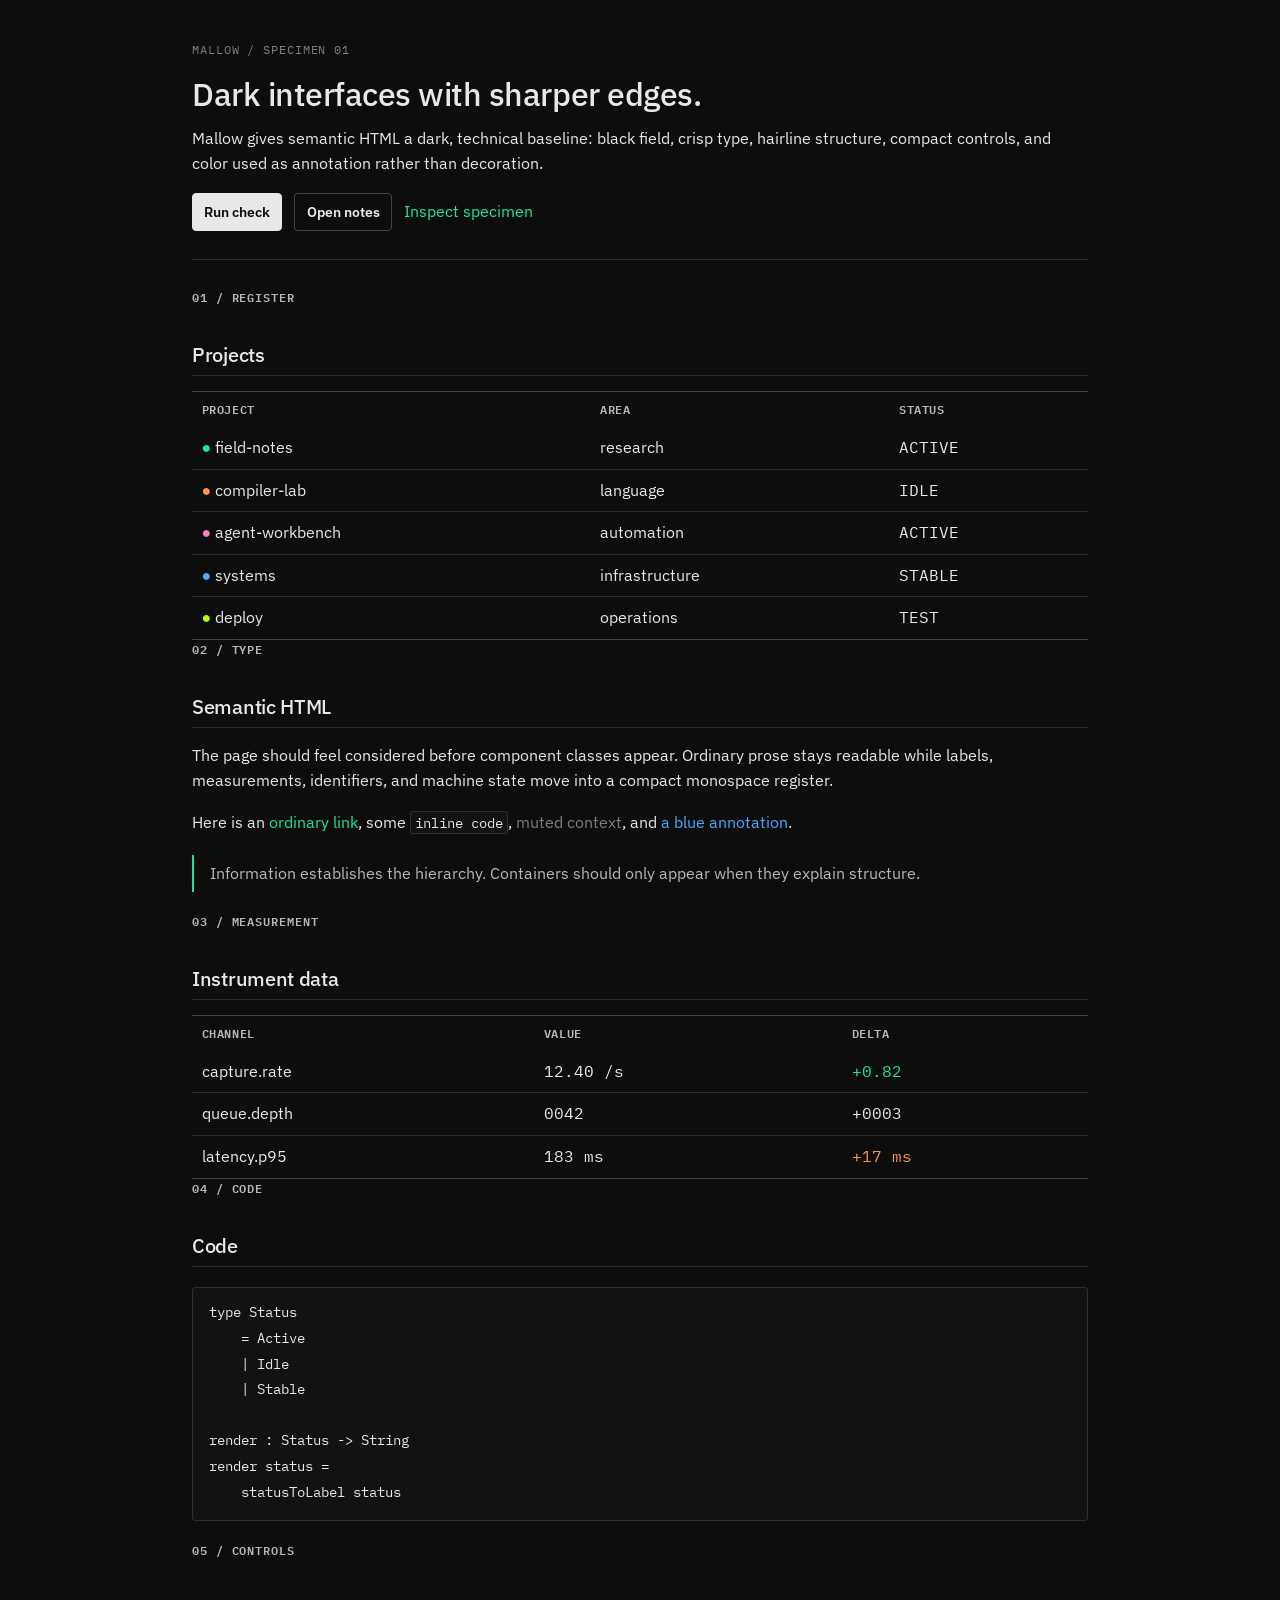
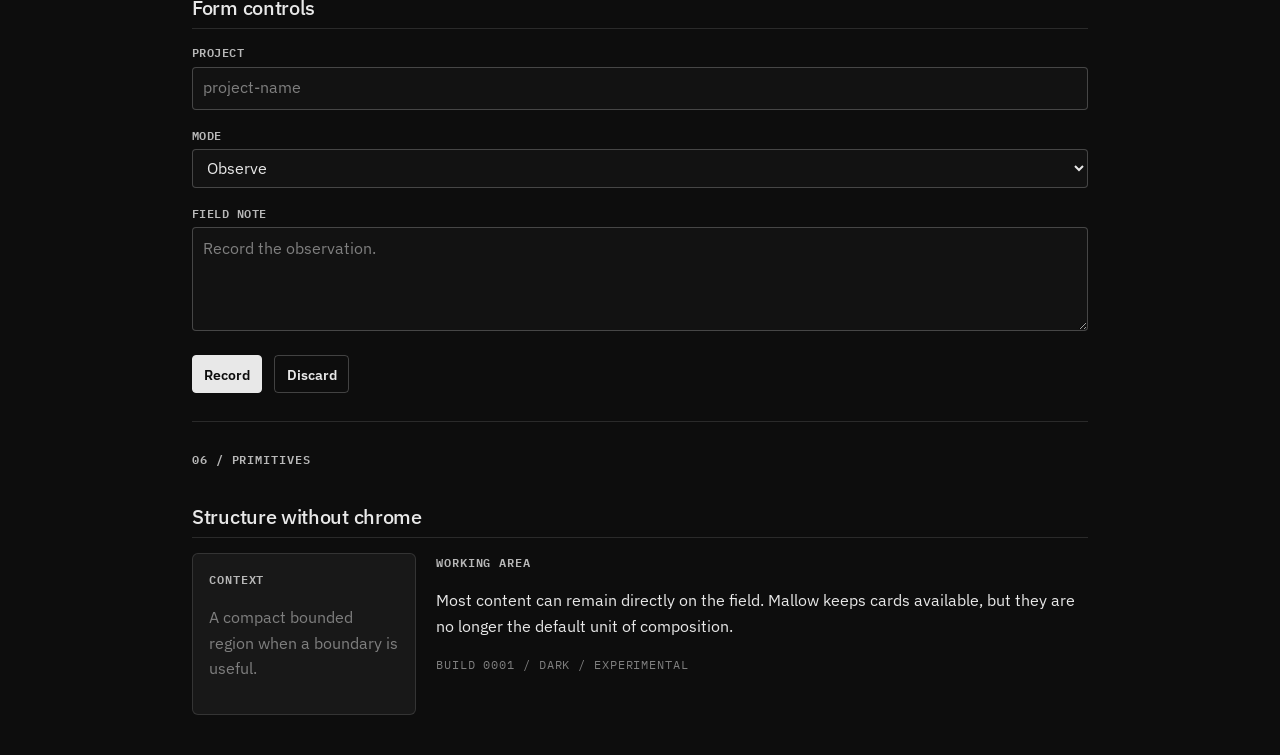
==== index.html @ aeb84d76 "load IBM Plex in specimen" ====
<!doctype html>
<html lang="en">
  <head>
    <meta charset="utf-8">
    <meta name="viewport" content="width=device-width, initial-scale=1">
    <meta name="color-scheme" content="dark">
    <title>Mallow — dark CSS for precise interfaces</title>
    <link rel="preconnect" href="https://fonts.googleapis.com">
    <link rel="preconnect" href="https://fonts.gstatic.com" crossorigin>
    <link
      href="https://fonts.googleapis.com/css2?family=IBM+Plex+Mono:wght@400;500;600&family=IBM+Plex+Sans:wght@400;500;600&display=swap"
      rel="stylesheet"
    >
    <link rel="stylesheet" href="mallow.css">
  </head>
  <body>
    <main class="container">
      <header>
        <p class="meta">Mallow / Specimen 01</p>
        <h1>Dark interfaces with sharper edges.</h1>
        <p>
          Mallow gives semantic HTML a dark, technical baseline: black field,
          crisp type, hairline structure, compact controls, and color used as
          annotation rather than decoration.
        </p>
        <div class="cluster">
          <button>Run check</button>
          <button class="secondary">Open notes</button>
          <a href="#specimen">Inspect specimen</a>
        </div>
      </header>

      <hr>

      <article id="specimen">
        <p class="label">01 / Register</p>
        <h2>Projects</h2>
        <table>
          <thead>
            <tr>
              <th>Project</th>
              <th>Area</th>
              <th>Status</th>
            </tr>
          </thead>
          <tbody>
            <tr>
              <td><span data-accent="green">●</span> field-notes</td>
              <td>research</td>
              <td class="numeric">ACTIVE</td>
            </tr>
            <tr>
              <td><span data-accent="orange">●</span> compiler-lab</td>
              <td>language</td>
              <td class="numeric">IDLE</td>
            </tr>
            <tr>
              <td><span data-accent="pink">●</span> agent-workbench</td>
              <td>automation</td>
              <td class="numeric">ACTIVE</td>
            </tr>
            <tr>
              <td><span data-accent="blue">●</span> systems</td>
              <td>infrastructure</td>
              <td class="numeric">STABLE</td>
            </tr>
            <tr>
              <td><span data-accent="lime">●</span> deploy</td>
              <td>operations</td>
              <td class="numeric">TEST</td>
            </tr>
          </tbody>
        </table>

        <p class="label">02 / Type</p>
        <h2>Semantic HTML</h2>
        <p>
          The page should feel considered before component classes appear.
          Ordinary prose stays readable while labels, measurements, identifiers,
          and machine state move into a compact monospace register.
        </p>
        <p>
          Here is an <a href="#">ordinary link</a>, some <code>inline code</code>,
          <span class="muted">muted context</span>, and
          <span data-accent="blue">a blue annotation</span>.
        </p>

        <blockquote>
          <p>
            Information establishes the hierarchy. Containers should only appear
            when they explain structure.
          </p>
        </blockquote>

        <p class="label">03 / Measurement</p>
        <h2>Instrument data</h2>
        <table>
          <thead>
            <tr>
              <th>Channel</th>
              <th>Value</th>
              <th>Delta</th>
            </tr>
          </thead>
          <tbody>
            <tr>
              <td>capture.rate</td>
              <td class="numeric">12.40 /s</td>
              <td class="numeric" data-accent="green">+0.82</td>
            </tr>
            <tr>
              <td>queue.depth</td>
              <td class="numeric">0042</td>
              <td class="numeric">+0003</td>
            </tr>
            <tr>
              <td>latency.p95</td>
              <td class="numeric">183 ms</td>
              <td class="numeric" data-accent="orange">+17 ms</td>
            </tr>
          </tbody>
        </table>

        <p class="label">04 / Code</p>
        <h2>Code</h2>
        <pre><code>type Status
    = Active
    | Idle
    | Stable

render : Status -> String
render status =
    statusToLabel status</code></pre>

        <p class="label">05 / Controls</p>
        <h2>Form controls</h2>
        <form class="stack">
          <div>
            <label for="project">Project</label>
            <input id="project" type="text" placeholder="project-name">
          </div>
          <div>
            <label for="mode">Mode</label>
            <select id="mode">
              <option>Observe</option>
              <option>Test</option>
              <option>Deploy</option>
            </select>
          </div>
          <div>
            <label for="note">Field note</label>
            <textarea id="note" placeholder="Record the observation."></textarea>
          </div>
          <div class="cluster">
            <button type="button">Record</button>
            <button type="button" class="secondary">Discard</button>
          </div>
        </form>
      </article>

      <hr>

      <section>
        <p class="label">06 / Primitives</p>
        <h2>Structure without chrome</h2>
        <div class="sidebar-layout">
          <aside class="card">
            <p class="label">Context</p>
            <p class="muted">A compact bounded region when a boundary is useful.</p>
          </aside>
          <div>
            <p class="label">Working area</p>
            <p>
              Most content can remain directly on the field. Mallow keeps cards
              available, but they are no longer the default unit of composition.
            </p>
            <p class="meta">Build 0001 / Dark / Experimental</p>
          </div>
        </div>
      </section>
    </main>
  </body>
</html>
---- mallow.css ----
:root {
  color-scheme: dark;

  /* field */
  --color-bg: #0d0d0d;
  --color-bg-subtle: #121212;
  --color-surface: #181818;
  --color-surface-hover: #202020;

  /* writing */
  --color-text: #e8e8e8;
  --color-text-secondary: #b8b8b8;
  --color-text-muted: #7f7f7f;

  /* drafting lines */
  --color-border: rgb(255 255 255 / 12%);
  --color-border-strong: rgb(255 255 255 / 22%);

  /* chalk */
  --color-accent: #20e3a2;
  --color-accent-hover: #49ebba;
  --chalk-green: #20e3a2;
  --chalk-blue: #4aa8ff;
  --chalk-pink: #ef81bd;
  --chalk-orange: #ff934f;
  --chalk-lime: #b6ff00;

  /* typography */
  --font-sans:
    "IBM Plex Sans",
    "Helvetica Neue",
    Arial,
    sans-serif;

  --font-mono:
    "IBM Plex Mono",
    "SFMono-Regular",
    Consolas,
    monospace;

  /* shape */
  --radius-sm: 2px;
  --radius-md: 4px;
  --radius-lg: 6px;

  /* layout */
  --content-width: 56rem;

  /* spacing */
  --space-1: 0.25rem;
  --space-2: 0.5rem;
  --space-3: 0.75rem;
  --space-4: 1rem;
  --space-5: 1.25rem;
  --space-6: 1.75rem;
  --space-7: 2.5rem;
}

*,
*::before,
*::after {
  box-sizing: border-box;
}

html {
  background: var(--color-bg);
  color: var(--color-text);
  font-family: var(--font-sans);
  font-size: 16px;
  line-height: 1.6;
}

body {
  min-height: 100vh;
  margin: 0;
  background: var(--color-bg);
  color: var(--color-text);
  -webkit-font-smoothing: antialiased;
  text-rendering: optimizeLegibility;
}

h1,
h2,
h3,
h4,
h5,
h6 {
  color: var(--color-text);
  font-weight: 500;
  letter-spacing: -0.015em;
  line-height: 1.2;
}

h1 {
  margin-block: 0 0.75rem;
  font-size: 2rem;
}

h2 {
  margin-block: 2.25rem 0.9rem;
  padding-bottom: 0.5rem;
  border-bottom: 1px solid var(--color-border);
  font-size: 1.25rem;
}

h3 {
  margin-block: 1.75rem 0.65rem;
  font-size: 1rem;
}

p {
  margin-block: 0 1rem;
}

small,
.muted,
.meta {
  color: var(--color-text-muted);
}

.label,
.meta {
  font-family: var(--font-mono);
  font-size: 0.75rem;
  font-variant-numeric: tabular-nums;
  letter-spacing: 0.075em;
  text-transform: uppercase;
}

.label {
  color: var(--color-text-secondary);
  font-weight: 600;
}

a {
  color: var(--color-accent);
  text-decoration: none;
}

a:hover {
  color: var(--color-accent-hover);
  text-decoration: underline;
  text-underline-offset: 0.2em;
}

ul,
ol {
  padding-left: 1.5rem;
}

li::marker {
  color: var(--color-text-muted);
}

hr {
  height: 1px;
  margin: var(--space-6) 0;
  border: 0;
  background: var(--color-border);
}

img,
svg {
  max-width: 100%;
}

img {
  border-radius: var(--radius-md);
}

code {
  padding: 0.12em 0.3em;
  border: 1px solid var(--color-border);
  border-radius: var(--radius-sm);
  background: var(--color-bg-subtle);
  font-family: var(--font-mono);
  font-size: 0.875em;
}

pre {
  overflow-x: auto;
  margin-block: 1.25rem;
  padding: 0.85rem 1rem;
  border: 1px solid var(--color-border);
  border-radius: var(--radius-md);
  background: var(--color-bg-subtle);
}

pre code {
  padding: 0;
  border: 0;
  background: transparent;
  font-size: 0.875rem;
  line-height: 1.55;
}

blockquote {
  margin: 1.25rem 0;
  padding: 0.35rem 0 0.35rem 1rem;
  border-left: 2px solid var(--color-accent);
  color: var(--color-text-secondary);
}

blockquote > :last-child {
  margin-bottom: 0;
}

table {
  width: 100%;
  border-collapse: collapse;
  border-top: 1px solid var(--color-border-strong);
  border-bottom: 1px solid var(--color-border-strong);
  font-variant-numeric: tabular-nums;
}

th,
td {
  padding: 0.5rem 0.6rem;
  border-bottom: 1px solid var(--color-border);
  text-align: left;
}

th {
  color: var(--color-text-secondary);
  font-family: var(--font-mono);
  font-size: 0.75rem;
  font-weight: 600;
  letter-spacing: 0.05em;
  text-transform: uppercase;
}

tr:last-child > * {
  border-bottom: 0;
}

button,
input,
select,
textarea {
  font: inherit;
}

button {
  padding: 0.42rem 0.7rem;
  border: 1px solid var(--color-text);
  border-radius: var(--radius-md);
  background: var(--color-text);
  color: var(--color-bg);
  font-size: 0.9rem;
  font-weight: 600;
  cursor: pointer;
}

button:hover {
  background: #fff;
  border-color: #fff;
}

button.secondary {
  border-color: var(--color-border-strong);
  background: transparent;
  color: var(--color-text);
}

button.secondary:hover {
  border-color: var(--color-text-secondary);
  background: var(--color-surface-hover);
}

label {
  display: block;
  margin-bottom: var(--space-1);
  color: var(--color-text-secondary);
  font-family: var(--font-mono);
  font-size: 0.75rem;
  font-weight: 600;
  letter-spacing: 0.04em;
  text-transform: uppercase;
}

input,
select,
textarea {
  width: 100%;
  padding: 0.48rem 0.6rem;
  border: 1px solid var(--color-border-strong);
  border-radius: var(--radius-md);
  outline: none;
  background: var(--color-bg-subtle);
  color: var(--color-text);
  accent-color: var(--color-accent);
}

textarea {
  min-height: 6.5rem;
  resize: vertical;
}

input::placeholder,
textarea::placeholder {
  color: var(--color-text-muted);
}

input:focus,
select:focus,
textarea:focus {
  border-color: var(--color-accent);
  box-shadow: 0 0 0 1px var(--color-accent);
}

button:focus-visible,
a:focus-visible {
  outline: 2px solid var(--color-accent);
  outline-offset: 3px;
}

::selection {
  background: rgb(32 227 162 / 28%);
  color: white;
}

[data-accent] {
  color: var(--color-accent);
}

[data-accent="green"] {
  color: var(--chalk-green);
}

[data-accent="blue"] {
  color: var(--chalk-blue);
}

[data-accent="pink"] {
  color: var(--chalk-pink);
}

[data-accent="orange"] {
  color: var(--chalk-orange);
}

[data-accent="lime"] {
  color: var(--chalk-lime);
}

.numeric {
  font-family: var(--font-mono);
  font-variant-numeric: tabular-nums;
}

.container {
  width: min(calc(100% - 2rem), var(--content-width));
  margin-inline: auto;
}

main.container {
  padding-block: var(--space-7);
}

.stack {
  display: flex;
  flex-direction: column;
  gap: var(--space-4);
}

.cluster {
  display: flex;
  flex-wrap: wrap;
  align-items: center;
  gap: var(--space-3);
}

.sidebar-layout {
  display: grid;
  grid-template-columns: minmax(10rem, 14rem) minmax(0, 1fr);
  gap: var(--space-5);
}

.surface,
.card {
  border: 1px solid var(--color-border);
  border-radius: var(--radius-lg);
  background: var(--color-surface);
}

.card {
  padding: var(--space-4);
}

@media (max-width: 40rem) {
  .sidebar-layout {
    grid-template-columns: 1fr;
  }
}
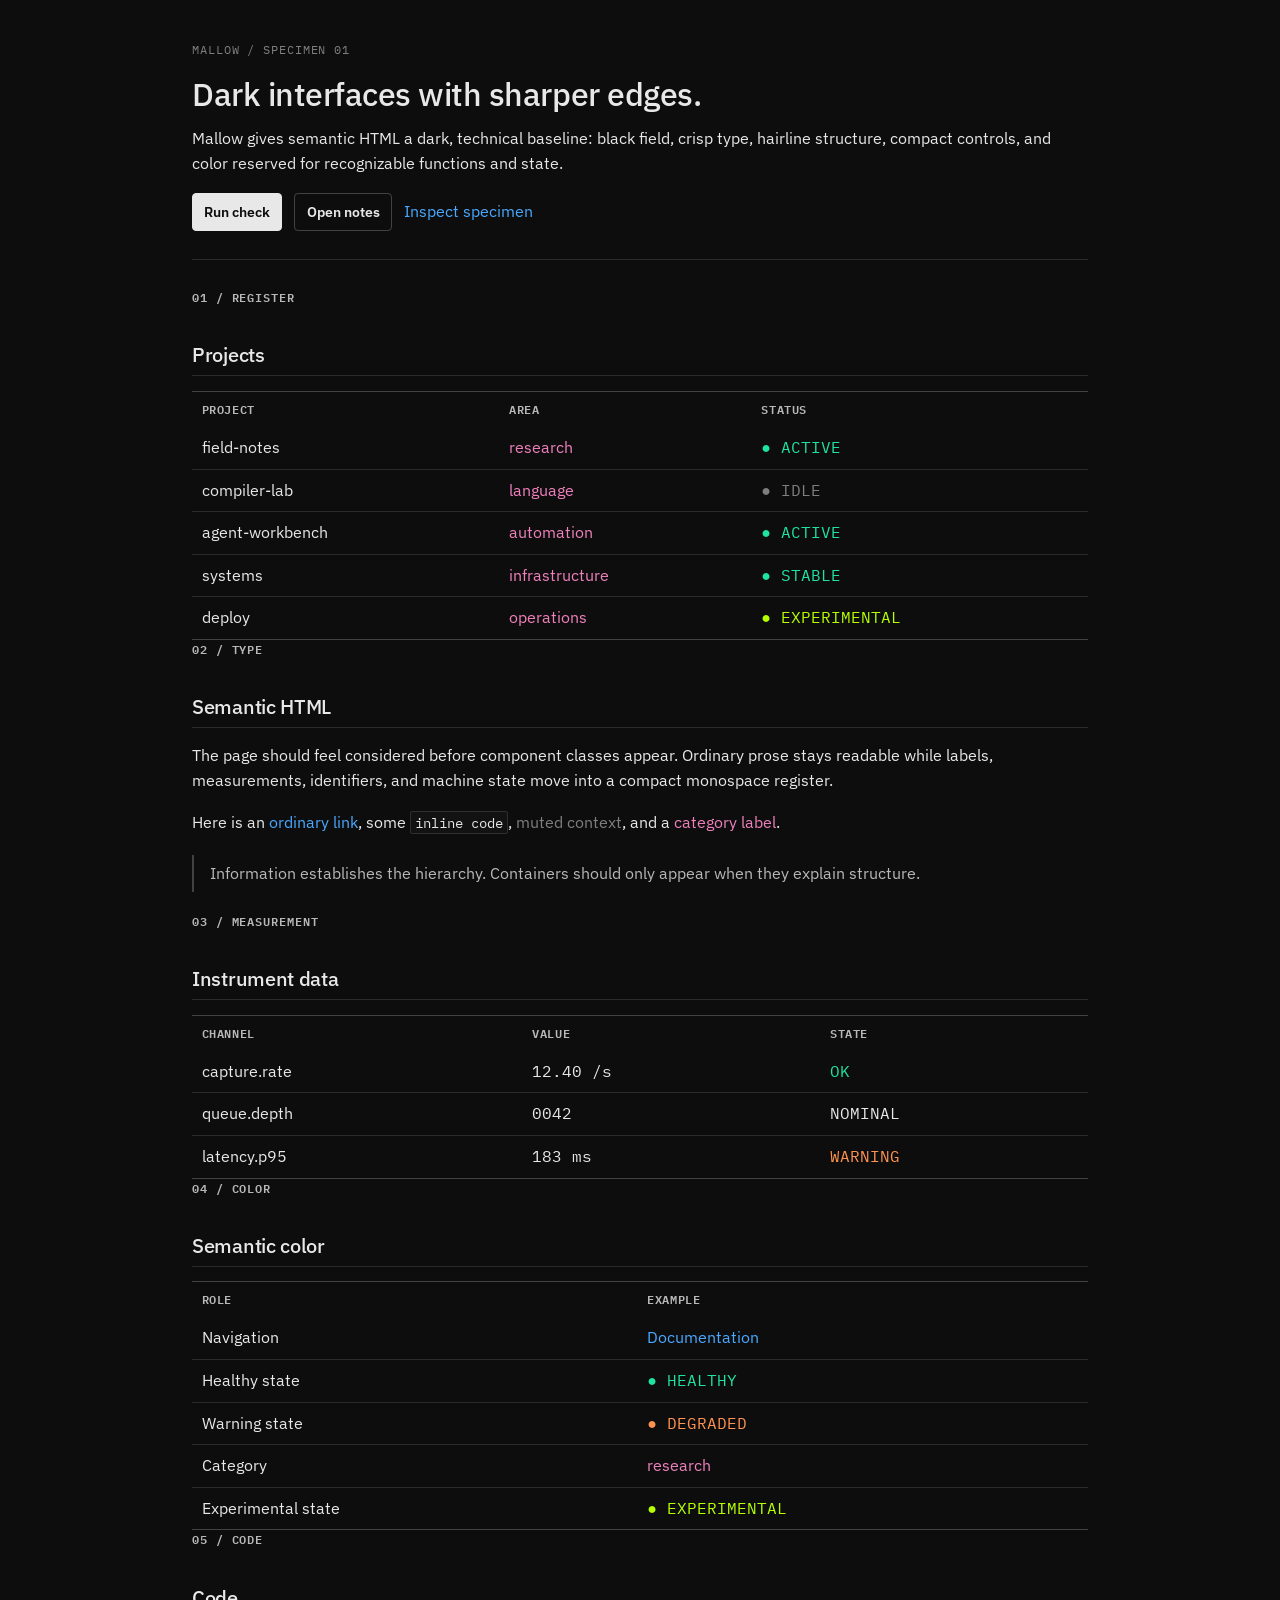
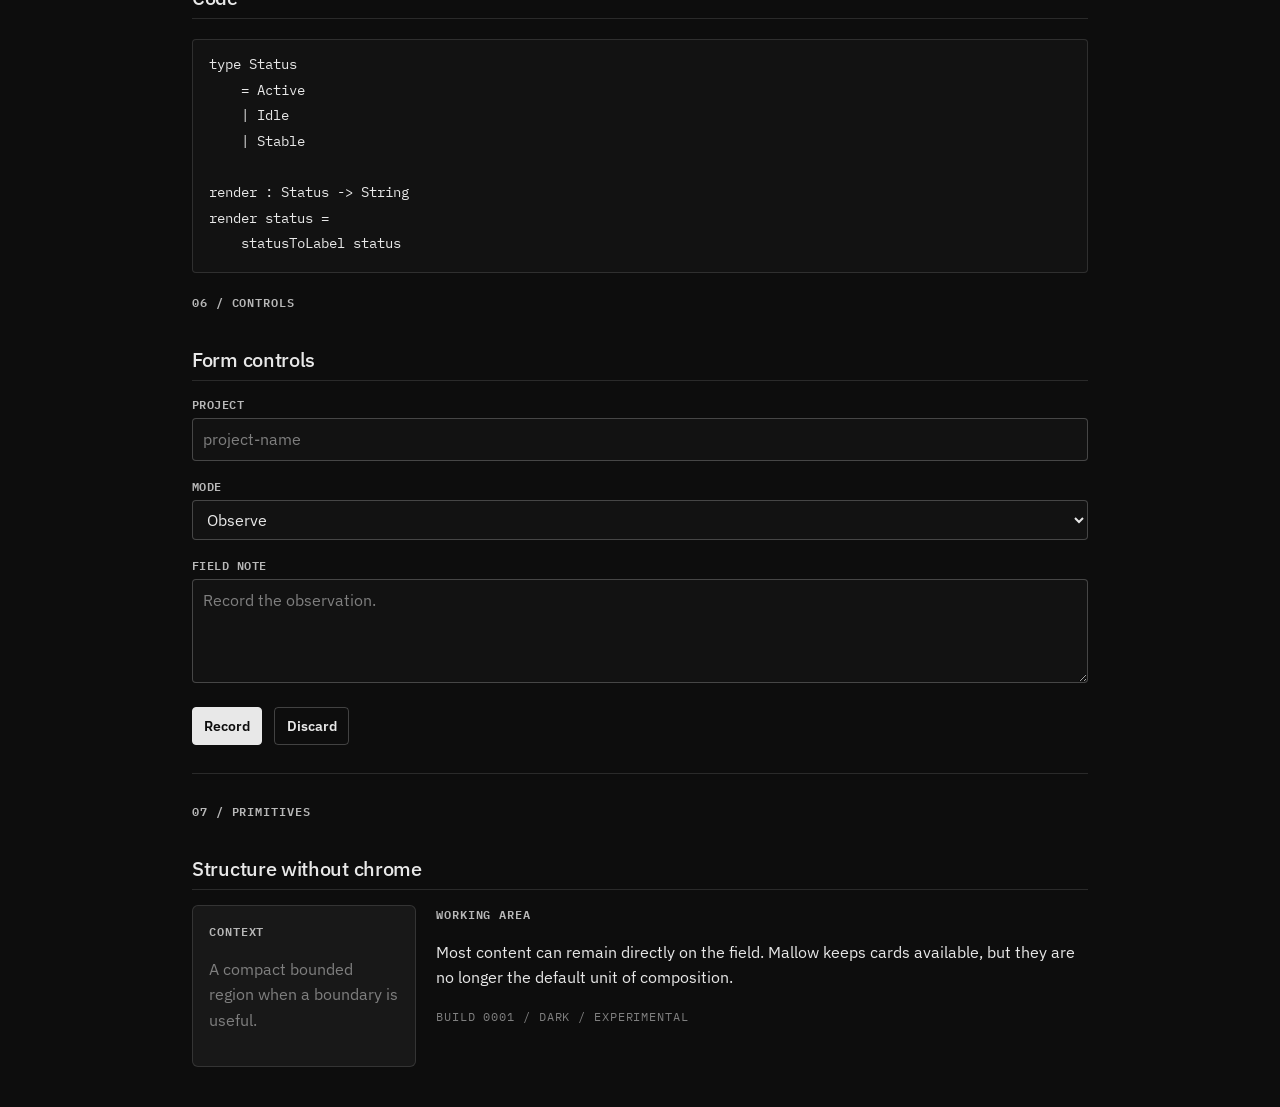
==== commit fc7c3f47: "demonstrate semantic color roles" ====
--- a/index.html
+++ b/index.html
@@ -20,8 +20,8 @@
         <h1>Dark interfaces with sharper edges.</h1>
         <p>
           Mallow gives semantic HTML a dark, technical baseline: black field,
-          crisp type, hairline structure, compact controls, and color used as
-          annotation rather than decoration.
+          crisp type, hairline structure, compact controls, and color reserved
+          for recognizable functions and state.
         </p>
         <div class="cluster">
           <button>Run check</button>
@@ -45,29 +45,29 @@
           </thead>
           <tbody>
             <tr>
-              <td><span data-accent="green">●</span> field-notes</td>
-              <td>research</td>
-              <td class="numeric">ACTIVE</td>
-            </tr>
-            <tr>
-              <td><span data-accent="orange">●</span> compiler-lab</td>
-              <td>language</td>
-              <td class="numeric">IDLE</td>
-            </tr>
-            <tr>
-              <td><span data-accent="pink">●</span> agent-workbench</td>
-              <td>automation</td>
-              <td class="numeric">ACTIVE</td>
-            </tr>
-            <tr>
-              <td><span data-accent="blue">●</span> systems</td>
-              <td>infrastructure</td>
-              <td class="numeric">STABLE</td>
-            </tr>
-            <tr>
-              <td><span data-accent="lime">●</span> deploy</td>
-              <td>operations</td>
-              <td class="numeric">TEST</td>
+              <td>field-notes</td>
+              <td data-category>research</td>
+              <td class="numeric" data-state="active">● ACTIVE</td>
+            </tr>
+            <tr>
+              <td>compiler-lab</td>
+              <td data-category>language</td>
+              <td class="numeric" data-state="idle">● IDLE</td>
+            </tr>
+            <tr>
+              <td>agent-workbench</td>
+              <td data-category>automation</td>
+              <td class="numeric" data-state="active">● ACTIVE</td>
+            </tr>
+            <tr>
+              <td>systems</td>
+              <td data-category>infrastructure</td>
+              <td class="numeric" data-state="healthy">● STABLE</td>
+            </tr>
+            <tr>
+              <td>deploy</td>
+              <td data-category>operations</td>
+              <td class="numeric" data-state="experimental">● EXPERIMENTAL</td>
             </tr>
           </tbody>
         </table>
@@ -81,8 +81,8 @@
         </p>
         <p>
           Here is an <a href="#">ordinary link</a>, some <code>inline code</code>,
-          <span class="muted">muted context</span>, and
-          <span data-accent="blue">a blue annotation</span>.
+          <span class="muted">muted context</span>, and a
+          <span data-category>category label</span>.
         </p>
 
         <blockquote>
@@ -99,29 +99,62 @@
             <tr>
               <th>Channel</th>
               <th>Value</th>
-              <th>Delta</th>
+              <th>State</th>
             </tr>
           </thead>
           <tbody>
             <tr>
               <td>capture.rate</td>
               <td class="numeric">12.40 /s</td>
-              <td class="numeric" data-accent="green">+0.82</td>
+              <td class="numeric" data-state="healthy">OK</td>
             </tr>
             <tr>
               <td>queue.depth</td>
               <td class="numeric">0042</td>
-              <td class="numeric">+0003</td>
+              <td class="numeric">NOMINAL</td>
             </tr>
             <tr>
               <td>latency.p95</td>
               <td class="numeric">183 ms</td>
-              <td class="numeric" data-accent="orange">+17 ms</td>
+              <td class="numeric" data-state="warning">WARNING</td>
             </tr>
           </tbody>
         </table>
 
-        <p class="label">04 / Code</p>
+        <p class="label">04 / Color</p>
+        <h2>Semantic color</h2>
+        <table>
+          <thead>
+            <tr>
+              <th>Role</th>
+              <th>Example</th>
+            </tr>
+          </thead>
+          <tbody>
+            <tr>
+              <td>Navigation</td>
+              <td><a href="#">Documentation</a></td>
+            </tr>
+            <tr>
+              <td>Healthy state</td>
+              <td class="numeric" data-state="healthy">● HEALTHY</td>
+            </tr>
+            <tr>
+              <td>Warning state</td>
+              <td class="numeric" data-state="warning">● DEGRADED</td>
+            </tr>
+            <tr>
+              <td>Category</td>
+              <td data-category>research</td>
+            </tr>
+            <tr>
+              <td>Experimental state</td>
+              <td class="numeric" data-state="experimental">● EXPERIMENTAL</td>
+            </tr>
+          </tbody>
+        </table>
+
+        <p class="label">05 / Code</p>
         <h2>Code</h2>
         <pre><code>type Status
     = Active
@@ -132,7 +165,7 @@
 render status =
     statusToLabel status</code></pre>
 
-        <p class="label">05 / Controls</p>
+        <p class="label">06 / Controls</p>
         <h2>Form controls</h2>
         <form class="stack">
           <div>
@@ -161,7 +194,7 @@
       <hr>
 
       <section>
-        <p class="label">06 / Primitives</p>
+        <p class="label">07 / Primitives</p>
         <h2>Structure without chrome</h2>
         <div class="sidebar-layout">
           <aside class="card">
--- a/mallow.css
+++ b/mallow.css
@@ -16,14 +16,13 @@
   --color-border: rgb(255 255 255 / 12%);
   --color-border-strong: rgb(255 255 255 / 22%);
 
-  /* chalk */
-  --color-accent: #20e3a2;
-  --color-accent-hover: #49ebba;
-  --chalk-green: #20e3a2;
-  --chalk-blue: #4aa8ff;
-  --chalk-pink: #ef81bd;
-  --chalk-orange: #ff934f;
-  --chalk-lime: #b6ff00;
+  /* semantic color */
+  --color-link: #4aa8ff;
+  --color-link-hover: #78c0ff;
+  --color-success: #20e3a2;
+  --color-warning: #ff934f;
+  --color-category: #ef81bd;
+  --color-experimental: #b6ff00;
 
   /* typography */
   --font-sans:
@@ -133,12 +132,12 @@
 }
 
 a {
-  color: var(--color-accent);
+  color: var(--color-link);
   text-decoration: none;
 }
 
 a:hover {
-  color: var(--color-accent-hover);
+  color: var(--color-link-hover);
   text-decoration: underline;
   text-underline-offset: 0.2em;
 }
@@ -197,7 +196,7 @@
 blockquote {
   margin: 1.25rem 0;
   padding: 0.35rem 0 0.35rem 1rem;
-  border-left: 2px solid var(--color-accent);
+  border-left: 2px solid var(--color-border-strong);
   color: var(--color-text-secondary);
 }
 
@@ -288,7 +287,7 @@
   outline: none;
   background: var(--color-bg-subtle);
   color: var(--color-text);
-  accent-color: var(--color-accent);
+  accent-color: var(--color-link);
 }
 
 textarea {
@@ -304,43 +303,43 @@
 input:focus,
 select:focus,
 textarea:focus {
-  border-color: var(--color-accent);
-  box-shadow: 0 0 0 1px var(--color-accent);
+  border-color: var(--color-link);
+  box-shadow: 0 0 0 1px var(--color-link);
 }
 
 button:focus-visible,
 a:focus-visible {
-  outline: 2px solid var(--color-accent);
+  outline: 2px solid var(--color-link);
   outline-offset: 3px;
 }
 
 ::selection {
-  background: rgb(32 227 162 / 28%);
+  background: rgb(74 168 255 / 24%);
   color: white;
 }
 
-[data-accent] {
-  color: var(--color-accent);
-}
-
-[data-accent="green"] {
-  color: var(--chalk-green);
-}
-
-[data-accent="blue"] {
-  color: var(--chalk-blue);
-}
-
-[data-accent="pink"] {
-  color: var(--chalk-pink);
-}
-
-[data-accent="orange"] {
-  color: var(--chalk-orange);
-}
-
-[data-accent="lime"] {
-  color: var(--chalk-lime);
+[data-state="active"],
+[data-state="healthy"],
+[data-state="ok"] {
+  color: var(--color-success);
+}
+
+[data-state="warning"],
+[data-state="degraded"] {
+  color: var(--color-warning);
+}
+
+[data-state="experimental"] {
+  color: var(--color-experimental);
+}
+
+[data-state="idle"] {
+  color: var(--color-text-muted);
+}
+
+[data-category],
+.category {
+  color: var(--color-category);
 }
 
 .numeric {
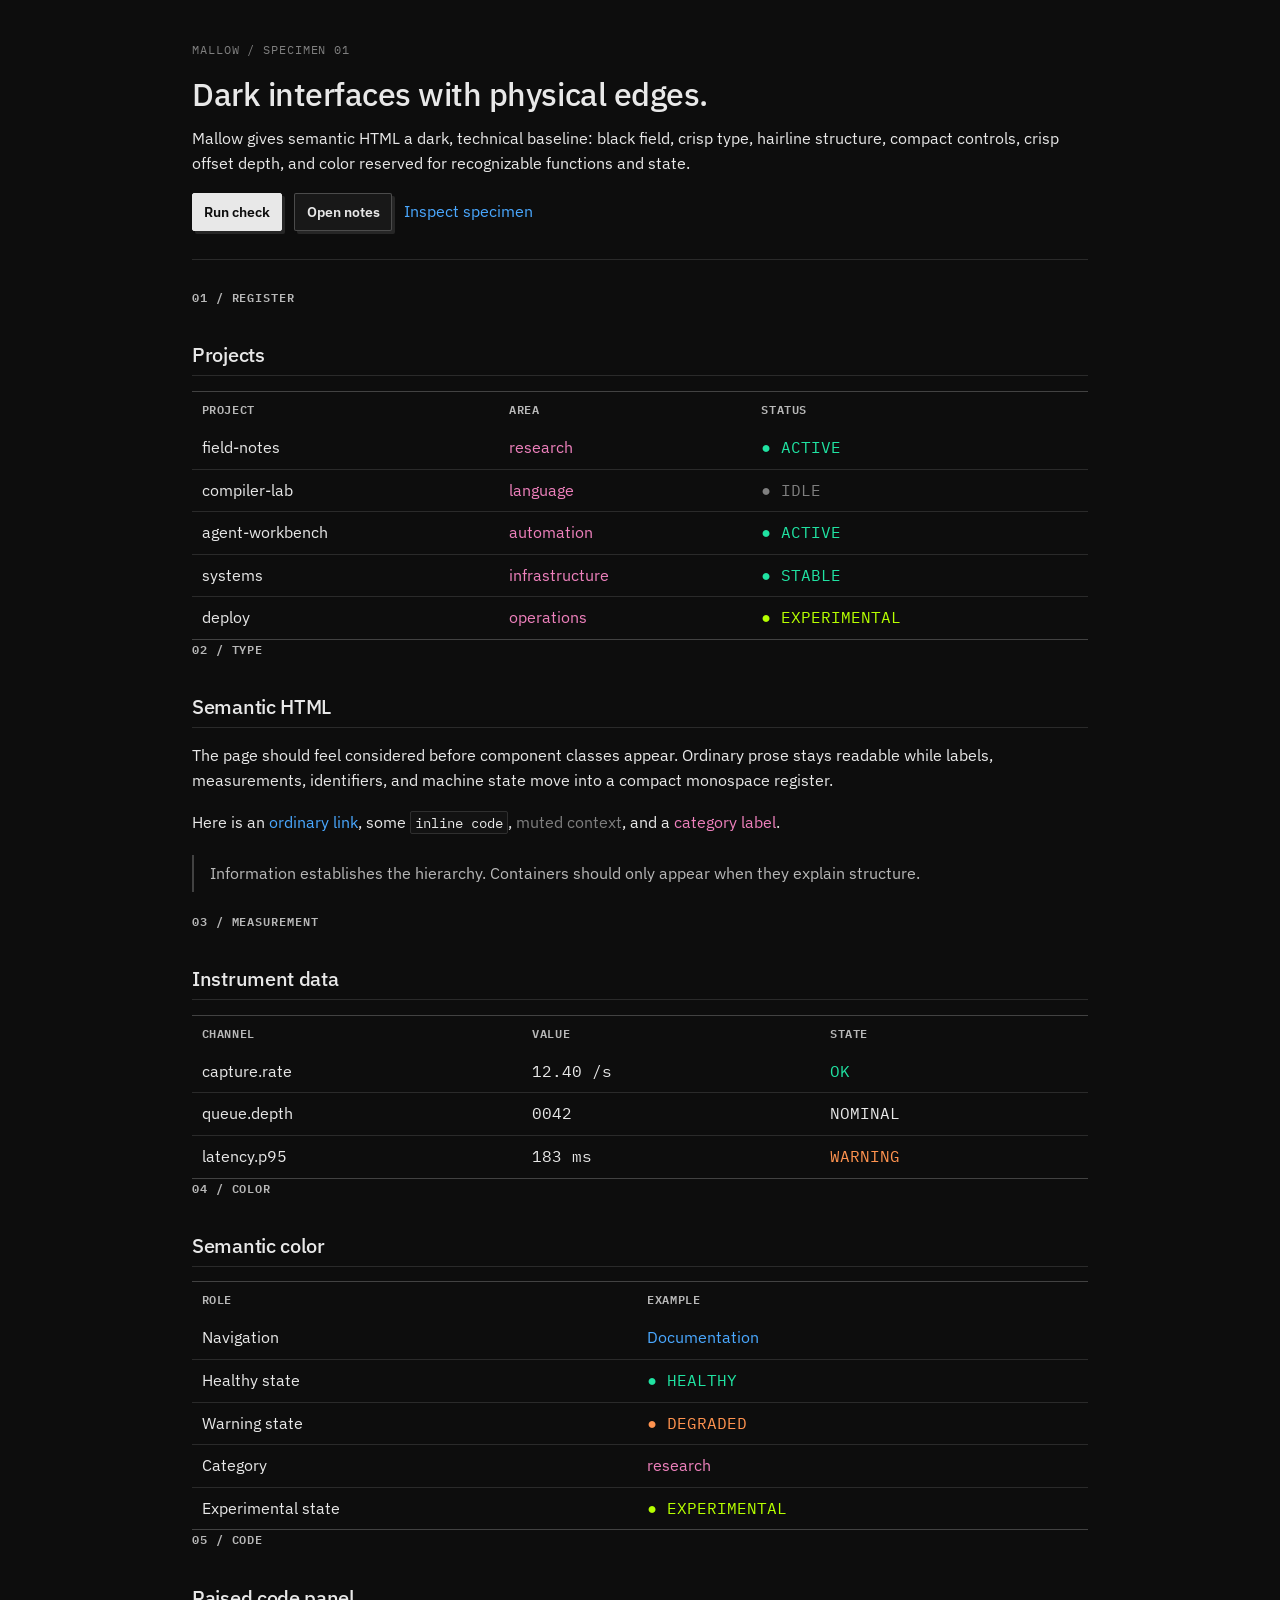
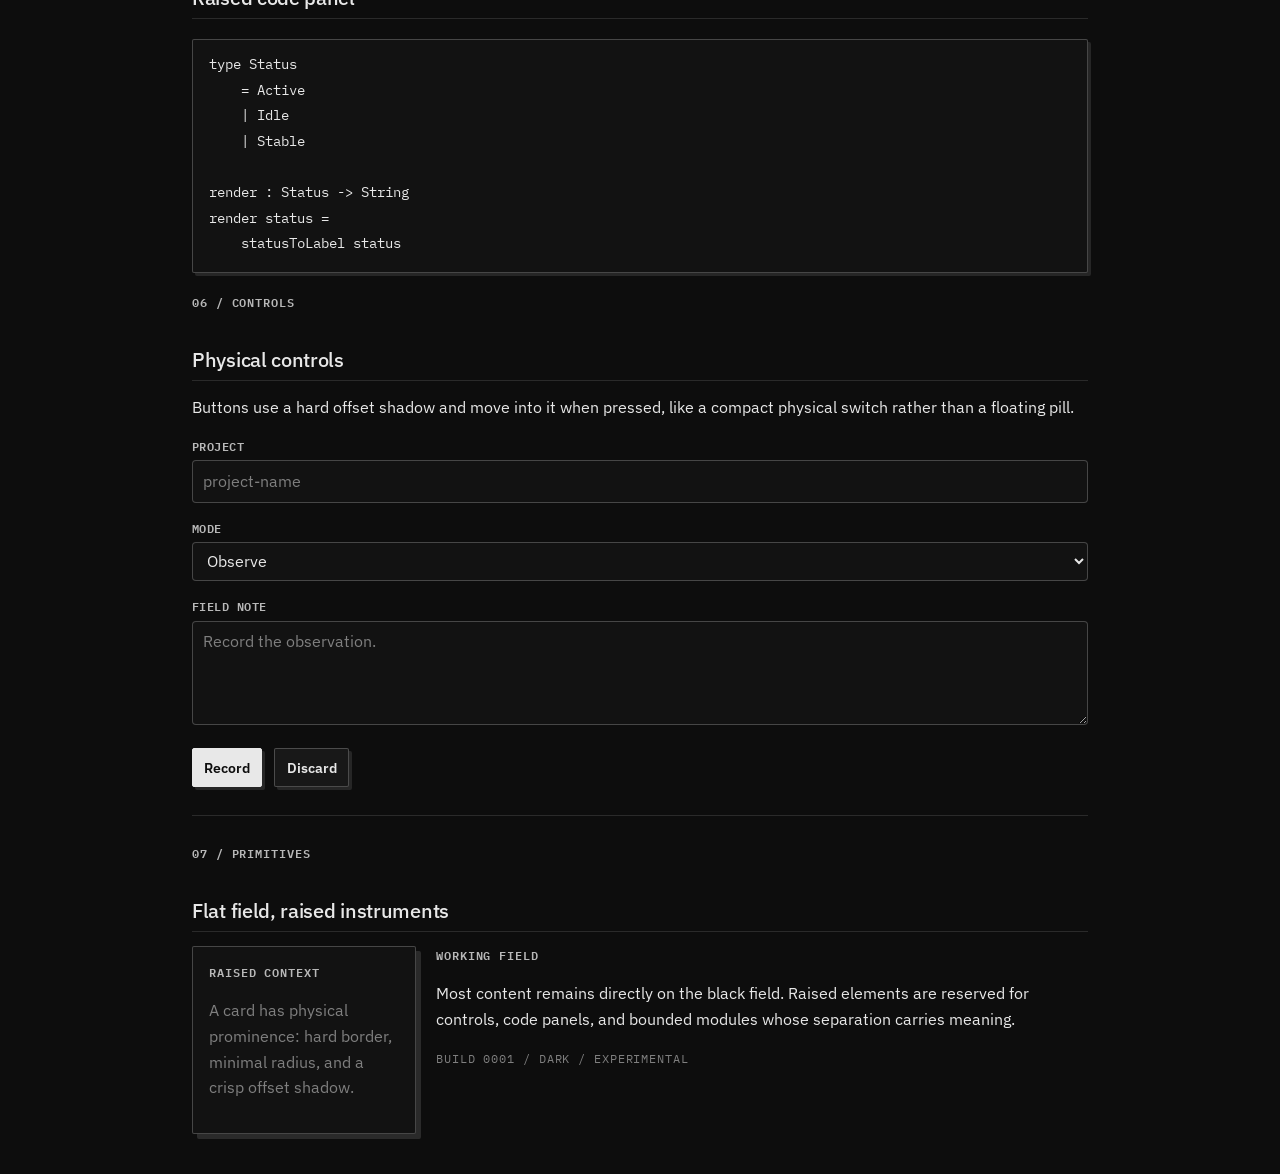
==== commit 2cb15de1: "add hard-edged physical depth" ====
--- a/index.html
+++ b/index.html
@@ -17,11 +17,11 @@
     <main class="container">
       <header>
         <p class="meta">Mallow / Specimen 01</p>
-        <h1>Dark interfaces with sharper edges.</h1>
+        <h1>Dark interfaces with physical edges.</h1>
         <p>
           Mallow gives semantic HTML a dark, technical baseline: black field,
-          crisp type, hairline structure, compact controls, and color reserved
-          for recognizable functions and state.
+          crisp type, hairline structure, compact controls, crisp offset depth,
+          and color reserved for recognizable functions and state.
         </p>
         <div class="cluster">
           <button>Run check</button>
@@ -155,7 +155,7 @@
         </table>
 
         <p class="label">05 / Code</p>
-        <h2>Code</h2>
+        <h2>Raised code panel</h2>
         <pre><code>type Status
     = Active
     | Idle
@@ -166,7 +166,11 @@
     statusToLabel status</code></pre>
 
         <p class="label">06 / Controls</p>
-        <h2>Form controls</h2>
+        <h2>Physical controls</h2>
+        <p>
+          Buttons use a hard offset shadow and move into it when pressed, like a
+          compact physical switch rather than a floating pill.
+        </p>
         <form class="stack">
           <div>
             <label for="project">Project</label>
@@ -195,17 +199,21 @@
 
       <section>
         <p class="label">07 / Primitives</p>
-        <h2>Structure without chrome</h2>
+        <h2>Flat field, raised instruments</h2>
         <div class="sidebar-layout">
           <aside class="card">
-            <p class="label">Context</p>
-            <p class="muted">A compact bounded region when a boundary is useful.</p>
+            <p class="label">Raised context</p>
+            <p class="muted">
+              A card has physical prominence: hard border, minimal radius, and a
+              crisp offset shadow.
+            </p>
           </aside>
           <div>
-            <p class="label">Working area</p>
+            <p class="label">Working field</p>
             <p>
-              Most content can remain directly on the field. Mallow keeps cards
-              available, but they are no longer the default unit of composition.
+              Most content remains directly on the black field. Raised elements
+              are reserved for controls, code panels, and bounded modules whose
+              separation carries meaning.
             </p>
             <p class="meta">Build 0001 / Dark / Experimental</p>
           </div>
--- a/mallow.css
+++ b/mallow.css
@@ -23,6 +23,10 @@
   --color-warning: #ff934f;
   --color-category: #ef81bd;
   --color-experimental: #b6ff00;
+
+  /* physical depth */
+  --shadow-sm: 3px 3px 0 rgb(255 255 255 / 10%);
+  --shadow-md: 5px 5px 0 rgb(255 255 255 / 12%);
 
   /* typography */
   --font-sans:
@@ -180,9 +184,10 @@
   overflow-x: auto;
   margin-block: 1.25rem;
   padding: 0.85rem 1rem;
-  border: 1px solid var(--color-border);
-  border-radius: var(--radius-md);
+  border: 1px solid var(--color-border-strong);
+  border-radius: var(--radius-sm);
   background: var(--color-bg-subtle);
+  box-shadow: var(--shadow-sm);
 }
 
 pre code {
@@ -242,22 +247,35 @@
 button {
   padding: 0.42rem 0.7rem;
   border: 1px solid var(--color-text);
-  border-radius: var(--radius-md);
+  border-radius: var(--radius-sm);
   background: var(--color-text);
+  box-shadow: var(--shadow-sm);
   color: var(--color-bg);
   font-size: 0.9rem;
   font-weight: 600;
   cursor: pointer;
+  transition:
+    transform 70ms ease,
+    box-shadow 70ms ease,
+    background 70ms ease,
+    border-color 70ms ease;
 }
 
 button:hover {
+  border-color: #fff;
   background: #fff;
-  border-color: #fff;
+  box-shadow: 2px 2px 0 rgb(255 255 255 / 10%);
+  transform: translate(1px, 1px);
+}
+
+button:active {
+  box-shadow: none;
+  transform: translate(3px, 3px);
 }
 
 button.secondary {
   border-color: var(--color-border-strong);
-  background: transparent;
+  background: var(--color-surface);
   color: var(--color-text);
 }
 
@@ -375,15 +393,18 @@
   gap: var(--space-5);
 }
 
-.surface,
-.card {
+.surface {
   border: 1px solid var(--color-border);
-  border-radius: var(--radius-lg);
+  border-radius: var(--radius-sm);
   background: var(--color-surface);
 }
 
 .card {
   padding: var(--space-4);
+  border: 1px solid var(--color-border-strong);
+  border-radius: var(--radius-sm);
+  background: var(--color-bg-subtle);
+  box-shadow: var(--shadow-md);
 }
 
 @media (max-width: 40rem) {
@@ -391,3 +412,9 @@
     grid-template-columns: 1fr;
   }
 }
+
+@media (prefers-reduced-motion: reduce) {
+  button {
+    transition: none;
+  }
+}
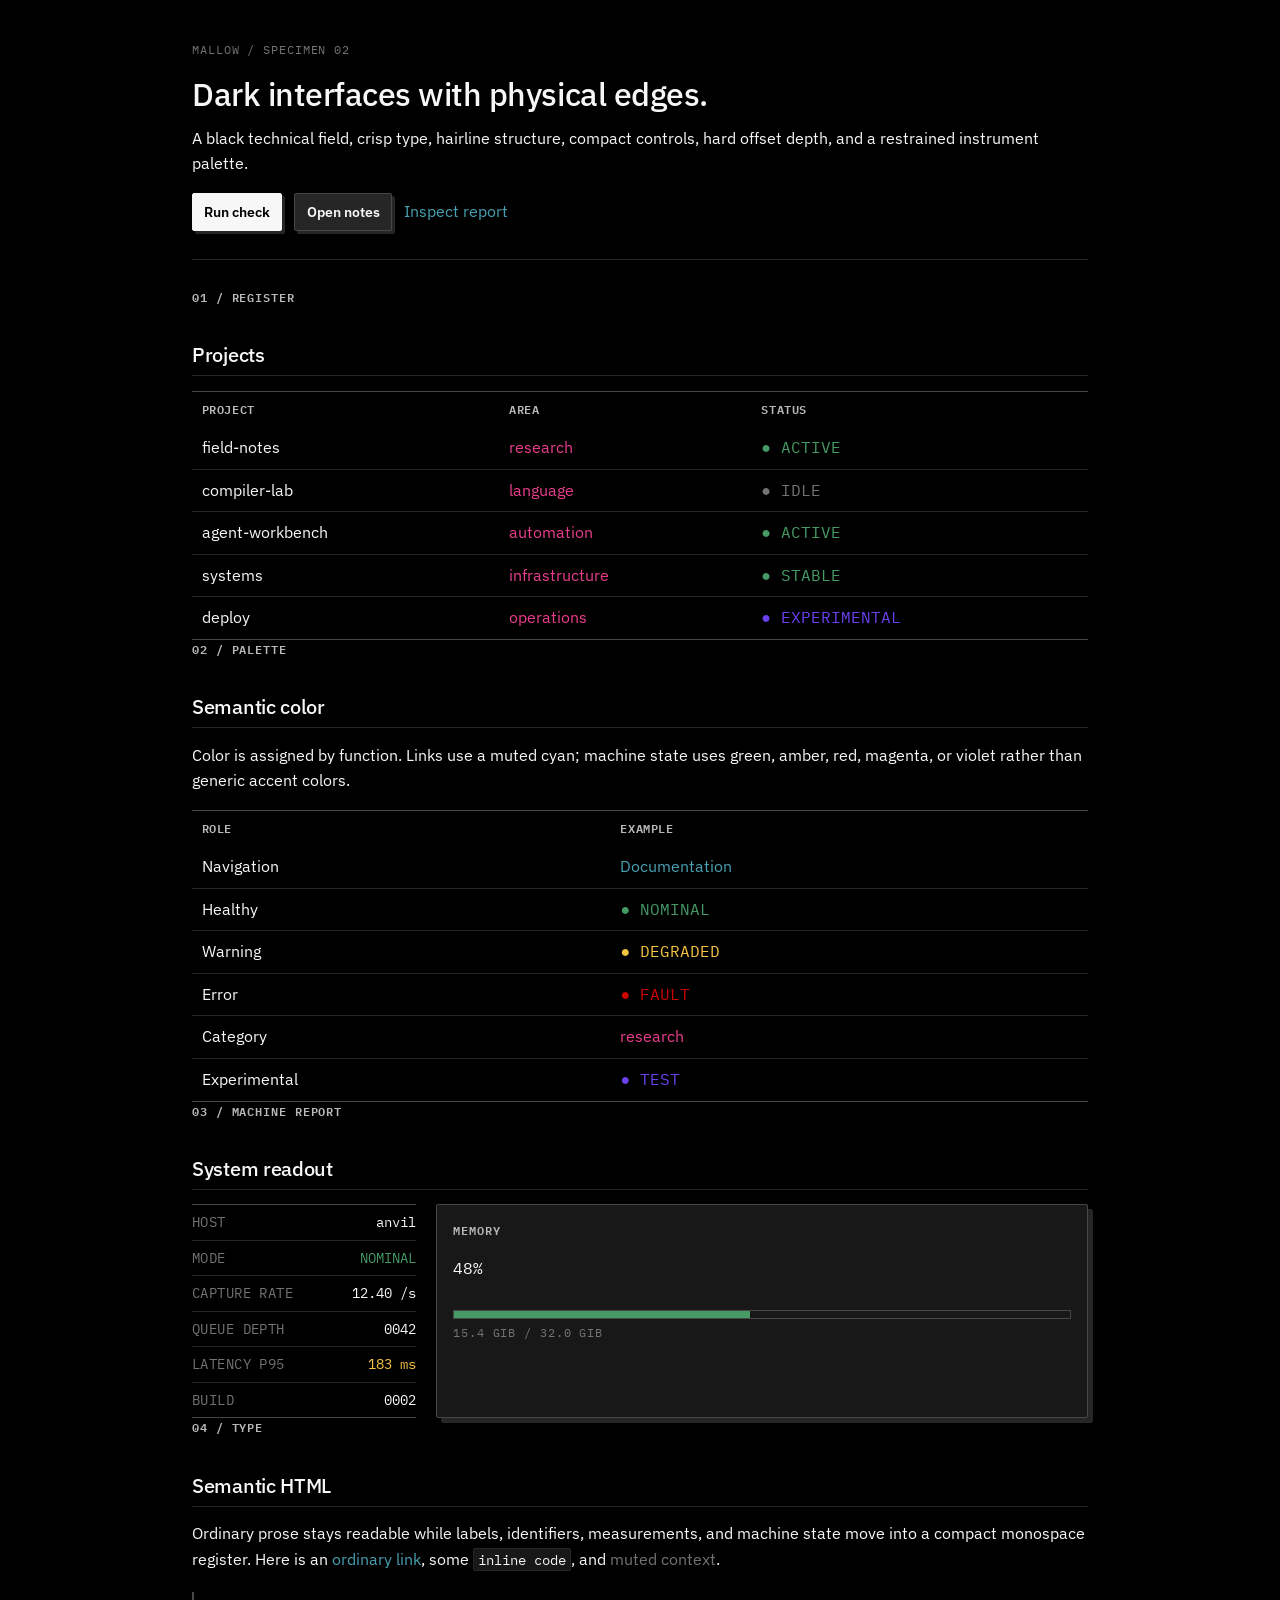
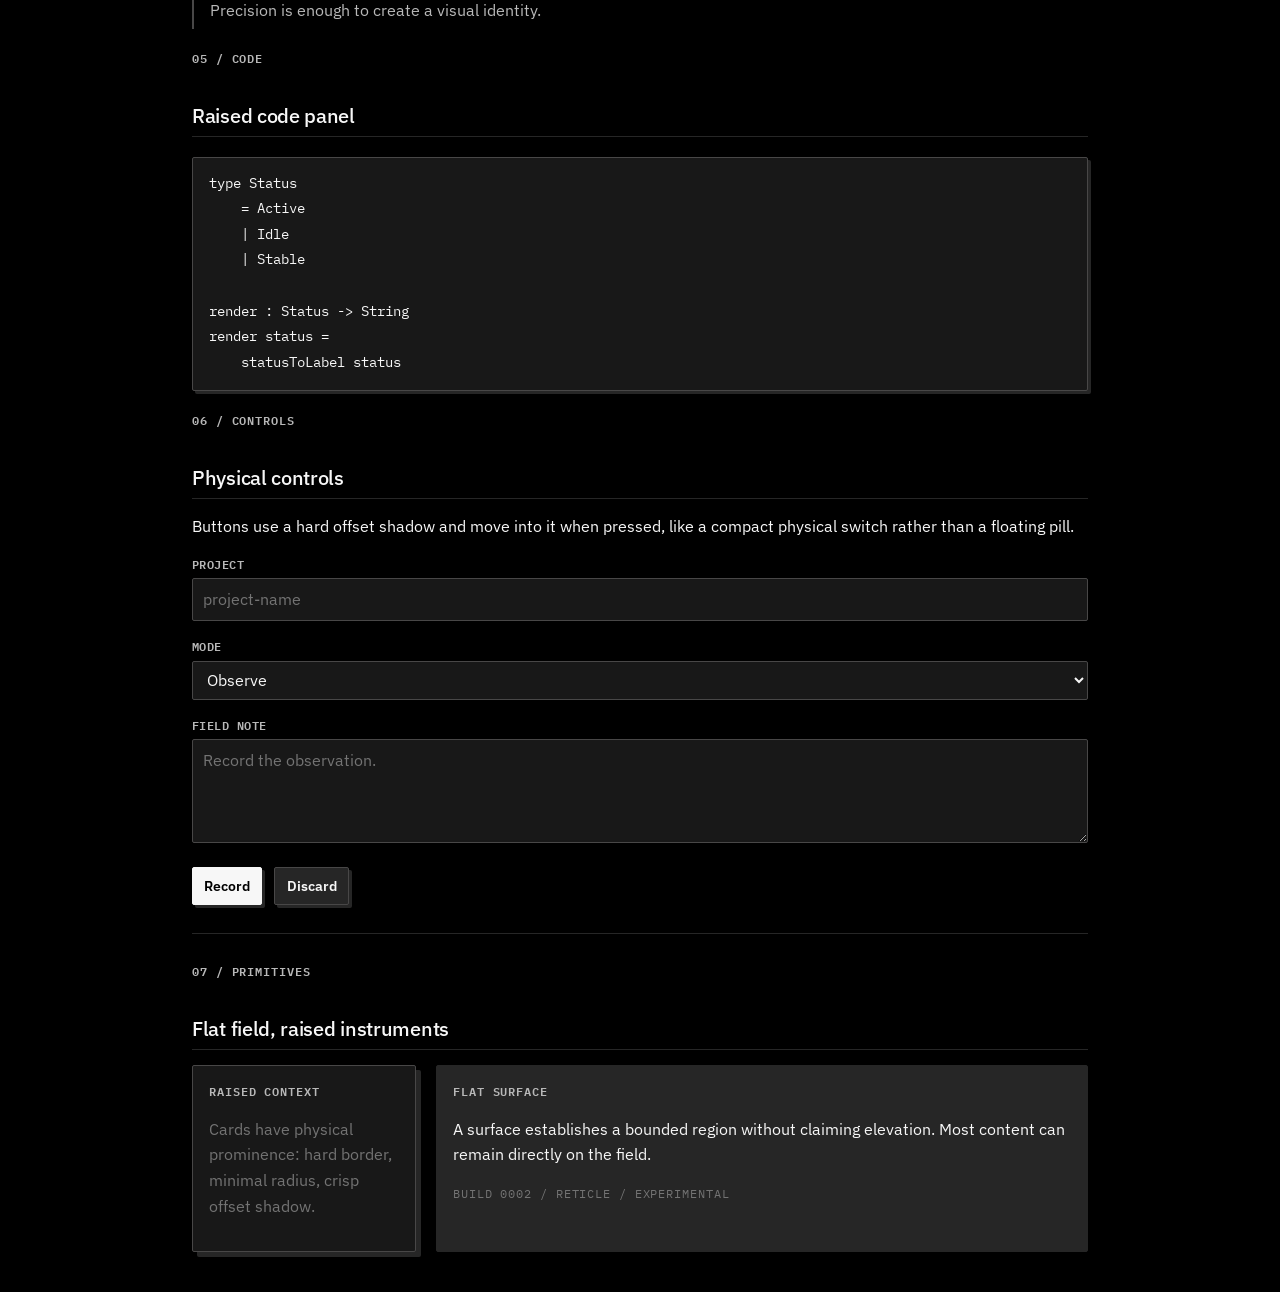
==== commit b25a7002: "adopt reticle palette and report primitives" ====
--- a/index.html
+++ b/index.html
@@ -16,23 +16,22 @@
   <body>
     <main class="container">
       <header>
-        <p class="meta">Mallow / Specimen 01</p>
+        <p class="meta">Mallow / Specimen 02</p>
         <h1>Dark interfaces with physical edges.</h1>
         <p>
-          Mallow gives semantic HTML a dark, technical baseline: black field,
-          crisp type, hairline structure, compact controls, crisp offset depth,
-          and color reserved for recognizable functions and state.
+          A black technical field, crisp type, hairline structure, compact controls,
+          hard offset depth, and a restrained instrument palette.
         </p>
         <div class="cluster">
           <button>Run check</button>
           <button class="secondary">Open notes</button>
-          <a href="#specimen">Inspect specimen</a>
+          <a href="#report">Inspect report</a>
         </div>
       </header>
 
       <hr>
 
-      <article id="specimen">
+      <article>
         <p class="label">01 / Register</p>
         <h2>Projects</h2>
         <table>
@@ -72,87 +71,87 @@
           </tbody>
         </table>
 
-        <p class="label">02 / Type</p>
-        <h2>Semantic HTML</h2>
-        <p>
-          The page should feel considered before component classes appear.
-          Ordinary prose stays readable while labels, measurements, identifiers,
-          and machine state move into a compact monospace register.
-        </p>
-        <p>
-          Here is an <a href="#">ordinary link</a>, some <code>inline code</code>,
-          <span class="muted">muted context</span>, and a
-          <span data-category>category label</span>.
-        </p>
-
-        <blockquote>
-          <p>
-            Information establishes the hierarchy. Containers should only appear
-            when they explain structure.
-          </p>
-        </blockquote>
-
-        <p class="label">03 / Measurement</p>
-        <h2>Instrument data</h2>
+        <p class="label">02 / Palette</p>
+        <h2>Semantic color</h2>
+        <p>
+          Color is assigned by function. Links use a muted cyan; machine state uses
+          green, amber, red, magenta, or violet rather than generic accent colors.
+        </p>
         <table>
           <thead>
             <tr>
-              <th>Channel</th>
-              <th>Value</th>
-              <th>State</th>
+              <th>Role</th>
+              <th>Example</th>
             </tr>
           </thead>
           <tbody>
             <tr>
-              <td>capture.rate</td>
-              <td class="numeric">12.40 /s</td>
-              <td class="numeric" data-state="healthy">OK</td>
-            </tr>
-            <tr>
-              <td>queue.depth</td>
-              <td class="numeric">0042</td>
-              <td class="numeric">NOMINAL</td>
-            </tr>
-            <tr>
-              <td>latency.p95</td>
-              <td class="numeric">183 ms</td>
-              <td class="numeric" data-state="warning">WARNING</td>
+              <td>Navigation</td>
+              <td><a href="#">Documentation</a></td>
+            </tr>
+            <tr>
+              <td>Healthy</td>
+              <td class="numeric" data-state="healthy">● NOMINAL</td>
+            </tr>
+            <tr>
+              <td>Warning</td>
+              <td class="numeric" data-state="warning">● DEGRADED</td>
+            </tr>
+            <tr>
+              <td>Error</td>
+              <td class="numeric" data-state="danger">● FAULT</td>
+            </tr>
+            <tr>
+              <td>Category</td>
+              <td data-category>research</td>
+            </tr>
+            <tr>
+              <td>Experimental</td>
+              <td class="numeric" data-state="experimental">● TEST</td>
             </tr>
           </tbody>
         </table>
 
-        <p class="label">04 / Color</p>
-        <h2>Semantic color</h2>
-        <table>
-          <thead>
-            <tr>
-              <th>Role</th>
-              <th>Example</th>
-            </tr>
-          </thead>
-          <tbody>
-            <tr>
-              <td>Navigation</td>
-              <td><a href="#">Documentation</a></td>
-            </tr>
-            <tr>
-              <td>Healthy state</td>
-              <td class="numeric" data-state="healthy">● HEALTHY</td>
-            </tr>
-            <tr>
-              <td>Warning state</td>
-              <td class="numeric" data-state="warning">● DEGRADED</td>
-            </tr>
-            <tr>
-              <td>Category</td>
-              <td data-category>research</td>
-            </tr>
-            <tr>
-              <td>Experimental state</td>
-              <td class="numeric" data-state="experimental">● EXPERIMENTAL</td>
-            </tr>
-          </tbody>
-        </table>
+        <section id="report">
+          <p class="label">03 / Machine Report</p>
+          <h2>System readout</h2>
+          <div class="sidebar-layout">
+            <div>
+              <dl class="readout">
+                <dt>Host</dt>
+                <dd>anvil</dd>
+                <dt>Mode</dt>
+                <dd data-state="healthy">NOMINAL</dd>
+                <dt>Capture rate</dt>
+                <dd>12.40 /s</dd>
+                <dt>Queue depth</dt>
+                <dd>0042</dd>
+                <dt>Latency p95</dt>
+                <dd data-state="warning">183 ms</dd>
+                <dt>Build</dt>
+                <dd>0002</dd>
+              </dl>
+            </div>
+            <aside class="card">
+              <p class="label">Memory</p>
+              <p class="numeric">48%</p>
+              <progress value="48" max="100">48%</progress>
+              <p class="meta">15.4 GiB / 32.0 GiB</p>
+            </aside>
+          </div>
+        </section>
+
+        <p class="label">04 / Type</p>
+        <h2>Semantic HTML</h2>
+        <p>
+          Ordinary prose stays readable while labels, identifiers, measurements,
+          and machine state move into a compact monospace register. Here is an
+          <a href="#">ordinary link</a>, some <code>inline code</code>, and
+          <span class="muted">muted context</span>.
+        </p>
+        <blockquote>
+          <p>Precision is enough to create a visual identity.</p>
+        </blockquote>
 
         <p class="label">05 / Code</p>
         <h2>Raised code panel</h2>
@@ -204,18 +203,17 @@
           <aside class="card">
             <p class="label">Raised context</p>
             <p class="muted">
-              A card has physical prominence: hard border, minimal radius, and a
-              crisp offset shadow.
+              Cards have physical prominence: hard border, minimal radius, crisp
+              offset shadow.
             </p>
           </aside>
-          <div>
-            <p class="label">Working field</p>
+          <div class="surface" style="padding: 1rem">
+            <p class="label">Flat surface</p>
             <p>
-              Most content remains directly on the black field. Raised elements
-              are reserved for controls, code panels, and bounded modules whose
-              separation carries meaning.
+              A surface establishes a bounded region without claiming elevation.
+              Most content can remain directly on the field.
             </p>
-            <p class="meta">Build 0001 / Dark / Experimental</p>
+            <p class="meta">Build 0002 / Reticle / Experimental</p>
           </div>
         </div>
       </section>
--- a/mallow.css
+++ b/mallow.css
@@ -2,31 +2,32 @@
   color-scheme: dark;
 
   /* field */
-  --color-bg: #0d0d0d;
-  --color-bg-subtle: #121212;
-  --color-surface: #181818;
-  --color-surface-hover: #202020;
+  --color-bg: #000000;
+  --color-bg-subtle: #181818;
+  --color-surface: #262626;
+  --color-surface-hover: #303030;
 
   /* writing */
-  --color-text: #e8e8e8;
+  --color-text: #f7f7f7;
   --color-text-secondary: #b8b8b8;
-  --color-text-muted: #7f7f7f;
+  --color-text-muted: #737373;
 
   /* drafting lines */
-  --color-border: rgb(255 255 255 / 12%);
-  --color-border-strong: rgb(255 255 255 / 22%);
-
-  /* semantic color */
-  --color-link: #4aa8ff;
-  --color-link-hover: #78c0ff;
-  --color-success: #20e3a2;
-  --color-warning: #ff934f;
-  --color-category: #ef81bd;
-  --color-experimental: #b6ff00;
+  --color-border: #262626;
+  --color-border-strong: #484747;
+
+  /* semantic color — terminal/instrument palette */
+  --color-link: #48a0b2;
+  --color-link-hover: #66b7c7;
+  --color-success: #459a65;
+  --color-warning: #f6c443;
+  --color-danger: #cd0400;
+  --color-category: #ea3d8d;
+  --color-experimental: #6b40ef;
 
   /* physical depth */
-  --shadow-sm: 3px 3px 0 rgb(255 255 255 / 10%);
-  --shadow-md: 5px 5px 0 rgb(255 255 255 / 12%);
+  --shadow-sm: 3px 3px 0 #262626;
+  --shadow-md: 5px 5px 0 #262626;
 
   /* typography */
   --font-sans:
@@ -44,7 +45,6 @@
   /* shape */
   --radius-sm: 2px;
   --radius-md: 4px;
-  --radius-lg: 6px;
 
   /* layout */
   --content-width: 56rem;
@@ -264,7 +264,7 @@
 button:hover {
   border-color: #fff;
   background: #fff;
-  box-shadow: 2px 2px 0 rgb(255 255 255 / 10%);
+  box-shadow: 2px 2px 0 var(--color-border);
   transform: translate(1px, 1px);
 }
 
@@ -301,7 +301,7 @@
   width: 100%;
   padding: 0.48rem 0.6rem;
   border: 1px solid var(--color-border-strong);
-  border-radius: var(--radius-md);
+  border-radius: var(--radius-sm);
   outline: none;
   background: var(--color-bg-subtle);
   color: var(--color-text);
@@ -332,7 +332,7 @@
 }
 
 ::selection {
-  background: rgb(74 168 255 / 24%);
+  background: rgb(72 160 178 / 32%);
   color: white;
 }
 
@@ -345,6 +345,11 @@
 [data-state="warning"],
 [data-state="degraded"] {
   color: var(--color-warning);
+}
+
+[data-state="danger"],
+[data-state="error"] {
+  color: var(--color-danger);
 }
 
 [data-state="experimental"] {
@@ -407,10 +412,92 @@
   box-shadow: var(--shadow-md);
 }
 
+/* Technical report/readout primitive. */
+dl.readout {
+  display: grid;
+  grid-template-columns: minmax(9rem, 1fr) auto;
+  margin: 0;
+  border-top: 1px solid var(--color-border-strong);
+  border-bottom: 1px solid var(--color-border-strong);
+  font-family: var(--font-mono);
+  font-size: 0.875rem;
+  font-variant-numeric: tabular-nums;
+}
+
+dl.readout dt,
+dl.readout dd {
+  margin: 0;
+  padding: 0.38rem 0;
+  border-bottom: 1px solid var(--color-border);
+}
+
+dl.readout dt {
+  color: var(--color-text-muted);
+  letter-spacing: 0.03em;
+  text-transform: uppercase;
+}
+
+dl.readout dd {
+  text-align: right;
+}
+
+dl.readout dt:last-of-type,
+dl.readout dd:last-of-type {
+  border-bottom: 0;
+}
+
+progress {
+  width: 100%;
+  height: 0.55rem;
+  border: 1px solid var(--color-border-strong);
+  border-radius: 0;
+  background: var(--color-bg-subtle);
+  accent-color: var(--color-success);
+}
+
+progress::-webkit-progress-bar {
+  background: var(--color-bg-subtle);
+}
+
+progress::-webkit-progress-value {
+  background: var(--color-success);
+}
+
+progress::-moz-progress-bar {
+  background: var(--color-success);
+}
+
+progress[data-state="warning"] {
+  accent-color: var(--color-warning);
+}
+
+progress[data-state="warning"]::-webkit-progress-value,
+progress[data-state="warning"]::-moz-progress-bar {
+  background: var(--color-warning);
+}
+
+progress[data-state="danger"] {
+  accent-color: var(--color-danger);
+}
+
+progress[data-state="danger"]::-webkit-progress-value,
+progress[data-state="danger"]::-moz-progress-bar {
+  background: var(--color-danger);
+}
+
 @media (max-width: 40rem) {
   .sidebar-layout {
     grid-template-columns: 1fr;
   }
+
+  dl.readout {
+    grid-template-columns: 1fr;
+  }
+
+  dl.readout dd {
+    padding-top: 0;
+    text-align: left;
+  }
 }
 
 @media (prefers-reduced-motion: reduce) {
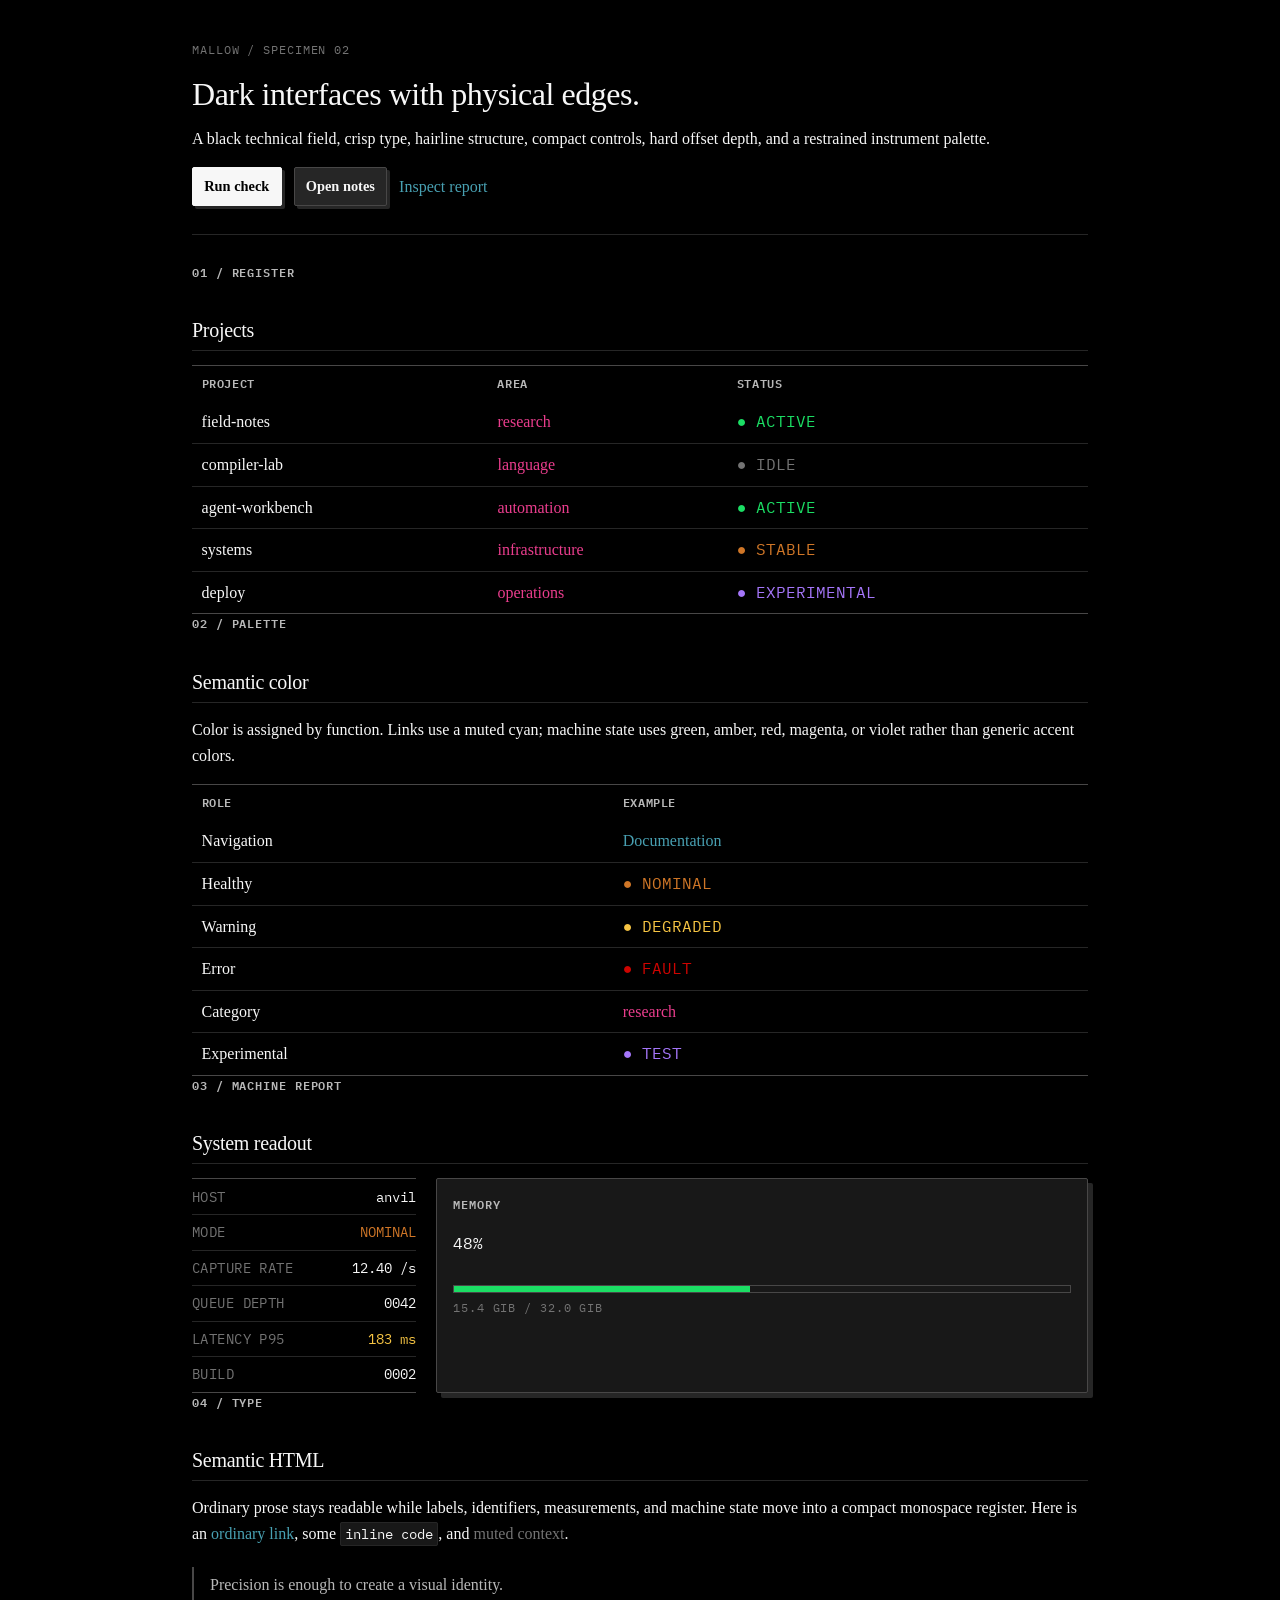
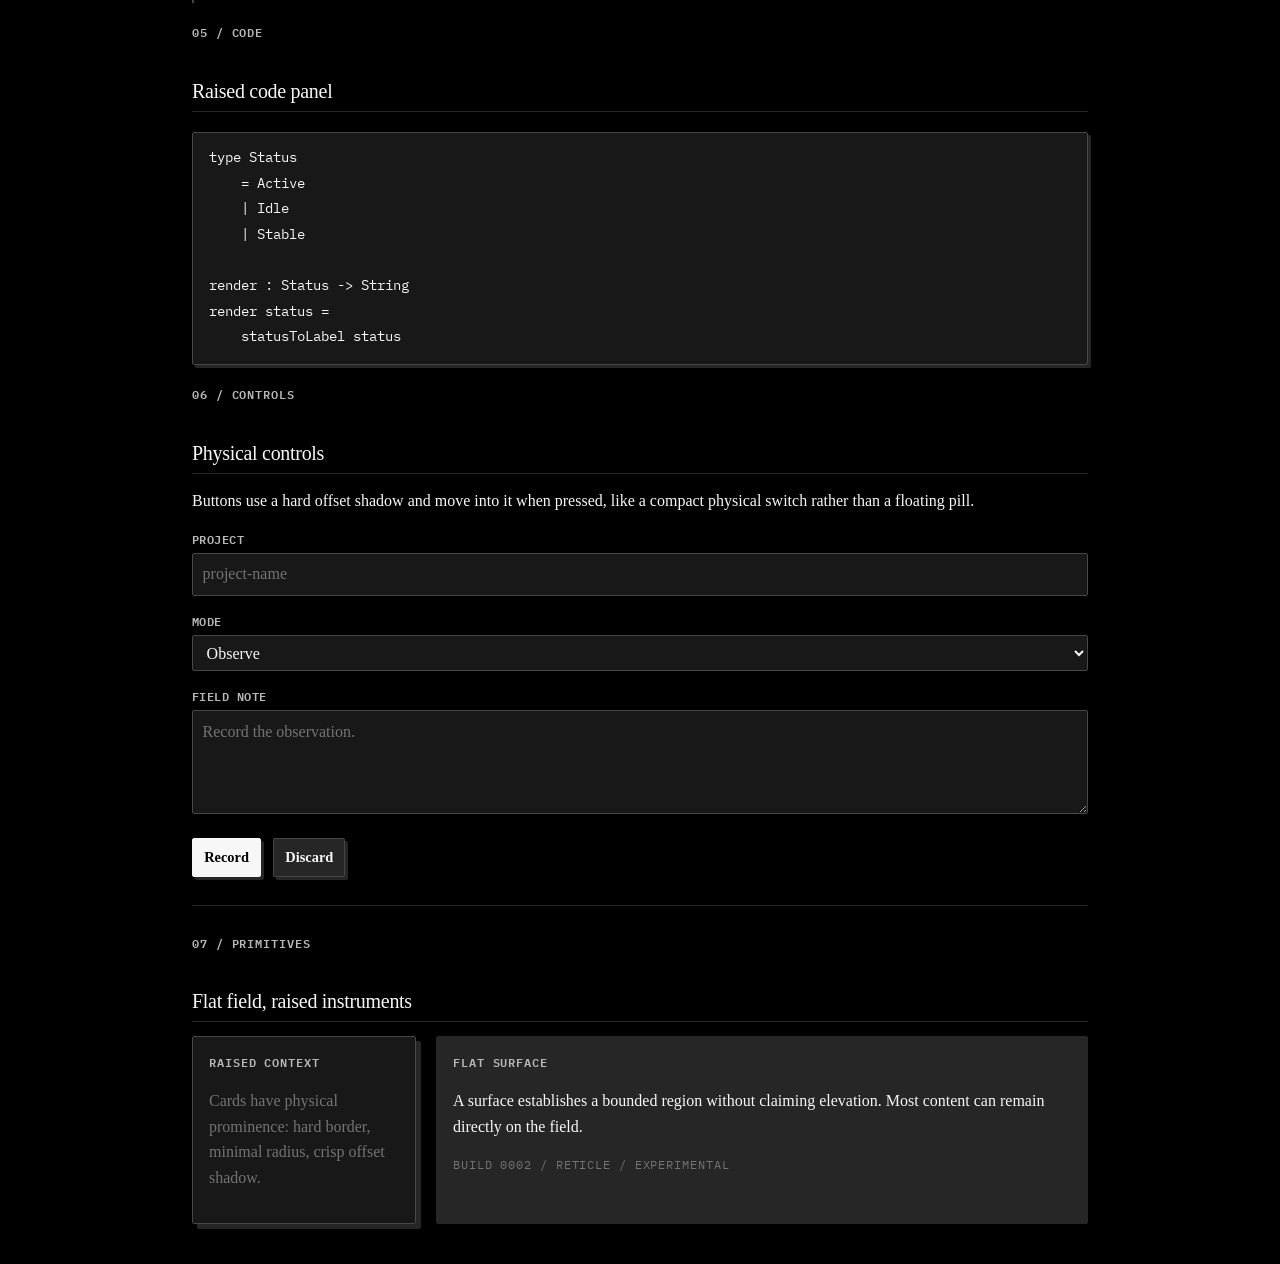
==== commit c6d17d9e: "subtle color alterations and use of Metrophobic font" ====
--- a/index.html
+++ b/index.html
@@ -9,8 +9,10 @@
     <link rel="preconnect" href="https://fonts.gstatic.com" crossorigin>
     <link
       href="https://fonts.googleapis.com/css2?family=IBM+Plex+Mono:wght@400;500;600&family=IBM+Plex+Sans:wght@400;500;600&display=swap"
+      k
       rel="stylesheet"
     >
+    <link href="https://fonts.googleapis.com/css2?family=Metrophobic&display=swap" rel="stylesheet">
     <link rel="stylesheet" href="mallow.css">
   </head>
   <body>
--- a/mallow.css
+++ b/mallow.css
@@ -19,11 +19,12 @@
   /* semantic color — terminal/instrument palette */
   --color-link: #48a0b2;
   --color-link-hover: #66b7c7;
-  --color-success: #459a65;
+  --color-success: #1bde64;
+	--color-stable: #cf7627;
   --color-warning: #f6c443;
   --color-danger: #cd0400;
   --color-category: #ea3d8d;
-  --color-experimental: #6b40ef;
+  --color-experimental: #a576fa;
 
   /* physical depth */
   --shadow-sm: 3px 3px 0 #262626;
@@ -31,6 +32,7 @@
 
   /* typography */
   --font-sans:
+    "Metrophobic"
     "IBM Plex Sans",
     "Helvetica Neue",
     Arial,
@@ -337,9 +339,12 @@
 }
 
 [data-state="active"],
-[data-state="healthy"],
 [data-state="ok"] {
   color: var(--color-success);
+}
+
+[data-state="healthy"] {
+  color: var(--color-stable)
 }
 
 [data-state="warning"],
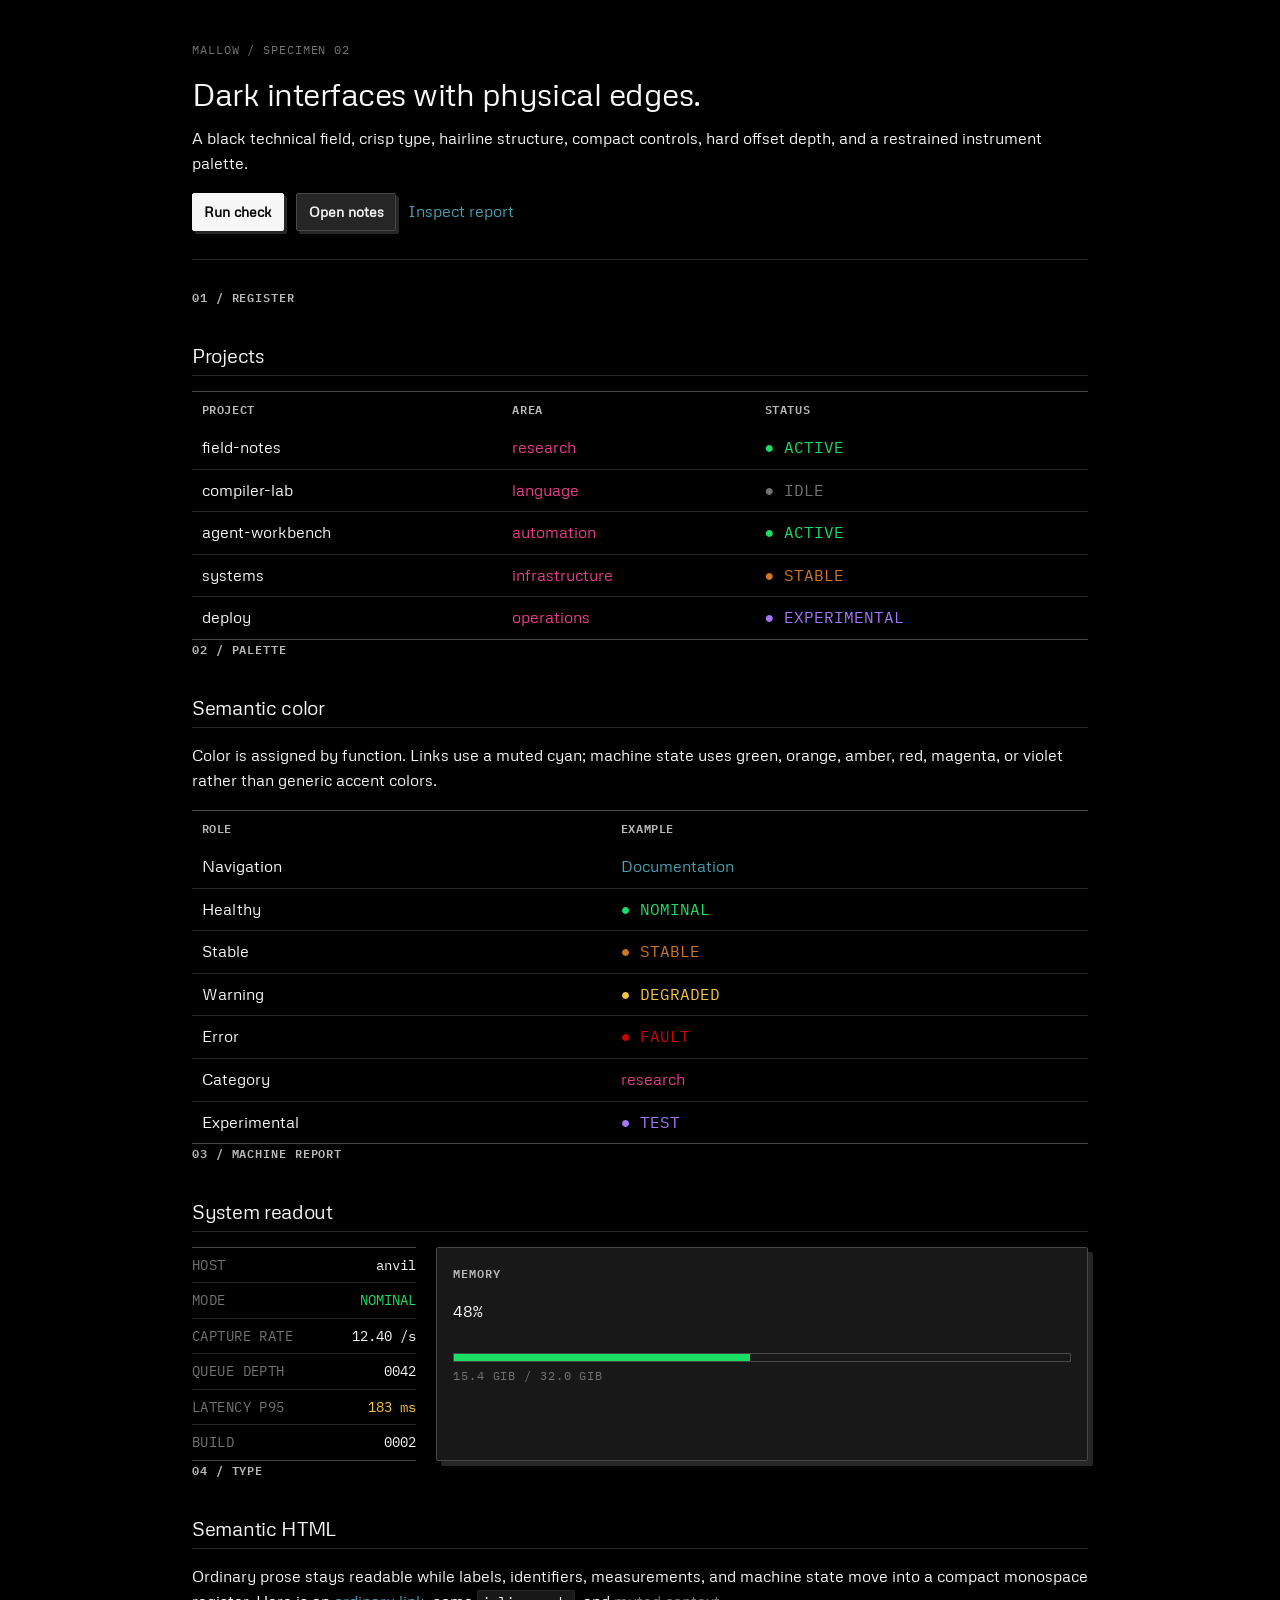
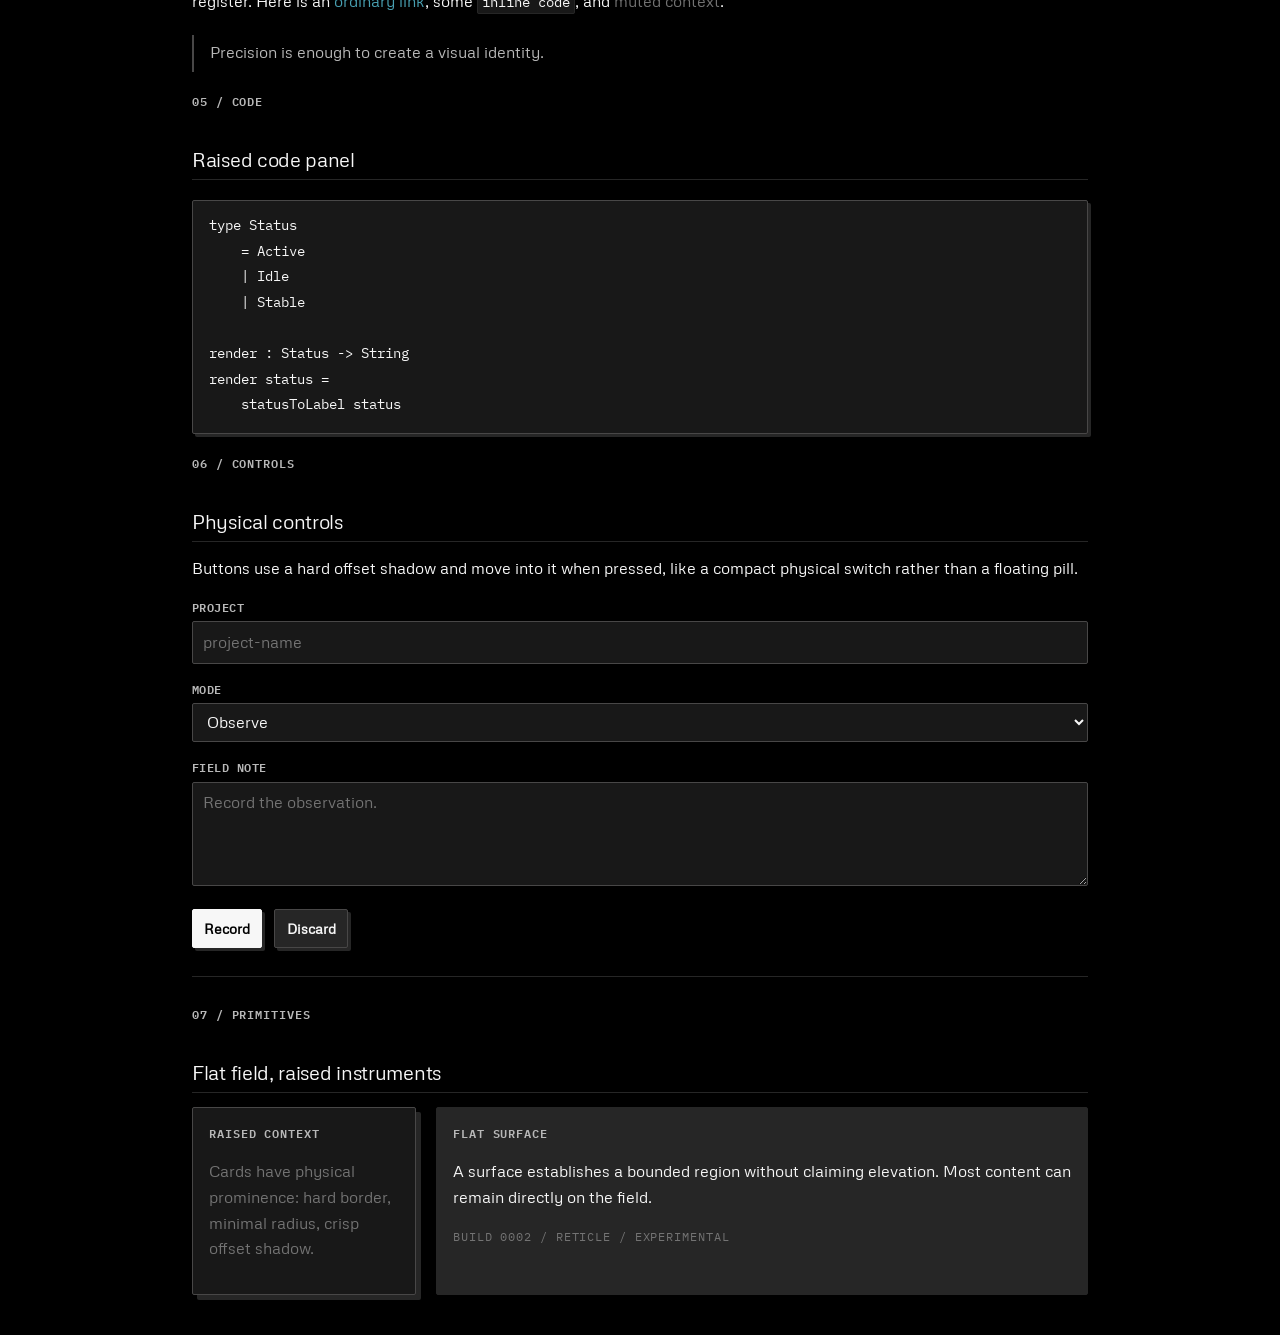
==== commit 7e9c44bb: "clean font loading and stable state example" ====
--- a/index.html
+++ b/index.html
@@ -8,11 +8,9 @@
     <link rel="preconnect" href="https://fonts.googleapis.com">
     <link rel="preconnect" href="https://fonts.gstatic.com" crossorigin>
     <link
-      href="https://fonts.googleapis.com/css2?family=IBM+Plex+Mono:wght@400;500;600&family=IBM+Plex+Sans:wght@400;500;600&display=swap"
-      k
+      href="https://fonts.googleapis.com/css2?family=IBM+Plex+Mono:wght@400;500;600&family=Metrophobic&display=swap"
       rel="stylesheet"
     >
-    <link href="https://fonts.googleapis.com/css2?family=Metrophobic&display=swap" rel="stylesheet">
     <link rel="stylesheet" href="mallow.css">
   </head>
   <body>
@@ -63,7 +61,7 @@
             <tr>
               <td>systems</td>
               <td data-category>infrastructure</td>
-              <td class="numeric" data-state="healthy">● STABLE</td>
+              <td class="numeric" data-state="stable">● STABLE</td>
             </tr>
             <tr>
               <td>deploy</td>
@@ -77,7 +75,8 @@
         <h2>Semantic color</h2>
         <p>
           Color is assigned by function. Links use a muted cyan; machine state uses
-          green, amber, red, magenta, or violet rather than generic accent colors.
+          green, orange, amber, red, magenta, or violet rather than generic accent
+          colors.
         </p>
         <table>
           <thead>
@@ -94,6 +93,10 @@
             <tr>
               <td>Healthy</td>
               <td class="numeric" data-state="healthy">● NOMINAL</td>
+            </tr>
+            <tr>
+              <td>Stable</td>
+              <td class="numeric" data-state="stable">● STABLE</td>
             </tr>
             <tr>
               <td>Warning</td>
@@ -221,4 +224,4 @@
       </section>
     </main>
   </body>
-</html>
+</html>
--- a/mallow.css
+++ b/mallow.css
@@ -20,7 +20,7 @@
   --color-link: #48a0b2;
   --color-link-hover: #66b7c7;
   --color-success: #1bde64;
-	--color-stable: #cf7627;
+  --color-stable: #cf7627;
   --color-warning: #f6c443;
   --color-danger: #cd0400;
   --color-category: #ea3d8d;
@@ -32,8 +32,7 @@
 
   /* typography */
   --font-sans:
-    "Metrophobic"
-    "IBM Plex Sans",
+    "Metrophobic",
     "Helvetica Neue",
     Arial,
     sans-serif;
@@ -339,12 +338,13 @@
 }
 
 [data-state="active"],
+[data-state="healthy"],
 [data-state="ok"] {
   color: var(--color-success);
 }
 
-[data-state="healthy"] {
-  color: var(--color-stable)
+[data-state="stable"] {
+  color: var(--color-stable);
 }
 
 [data-state="warning"],
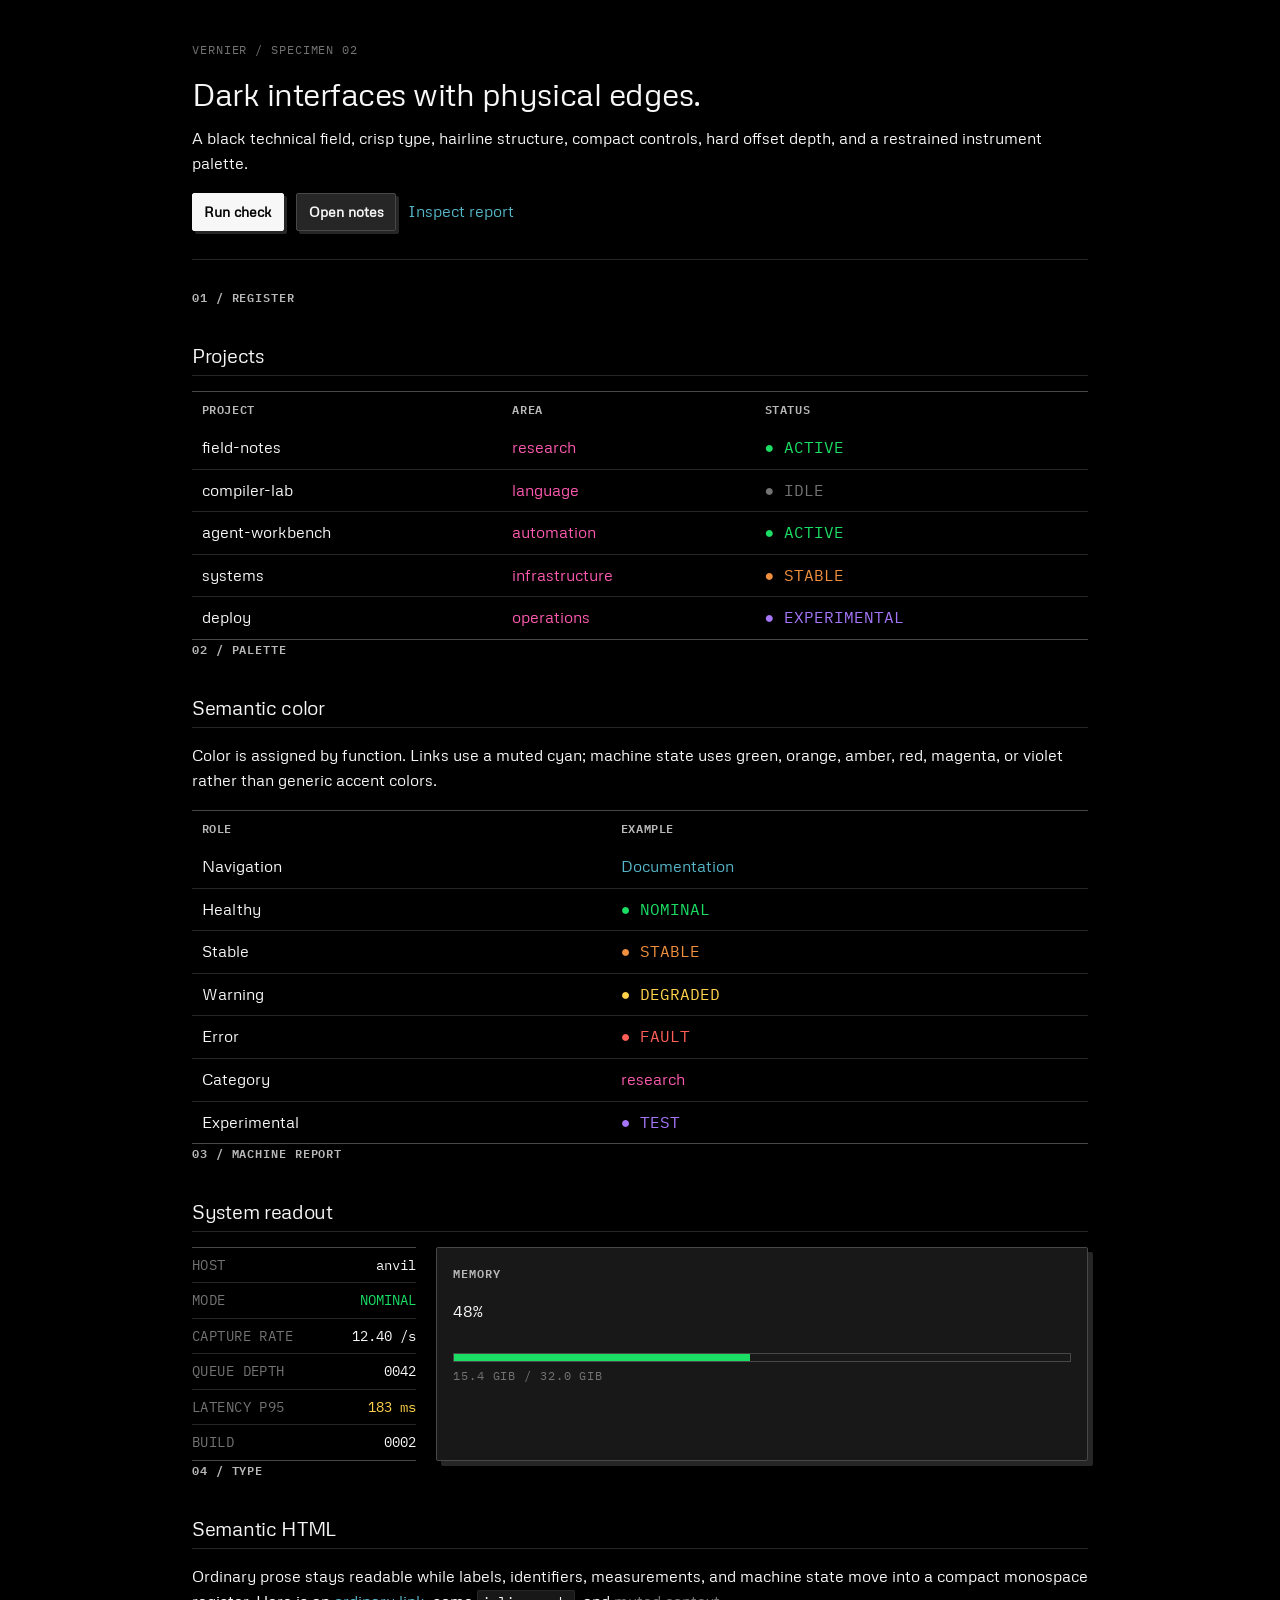
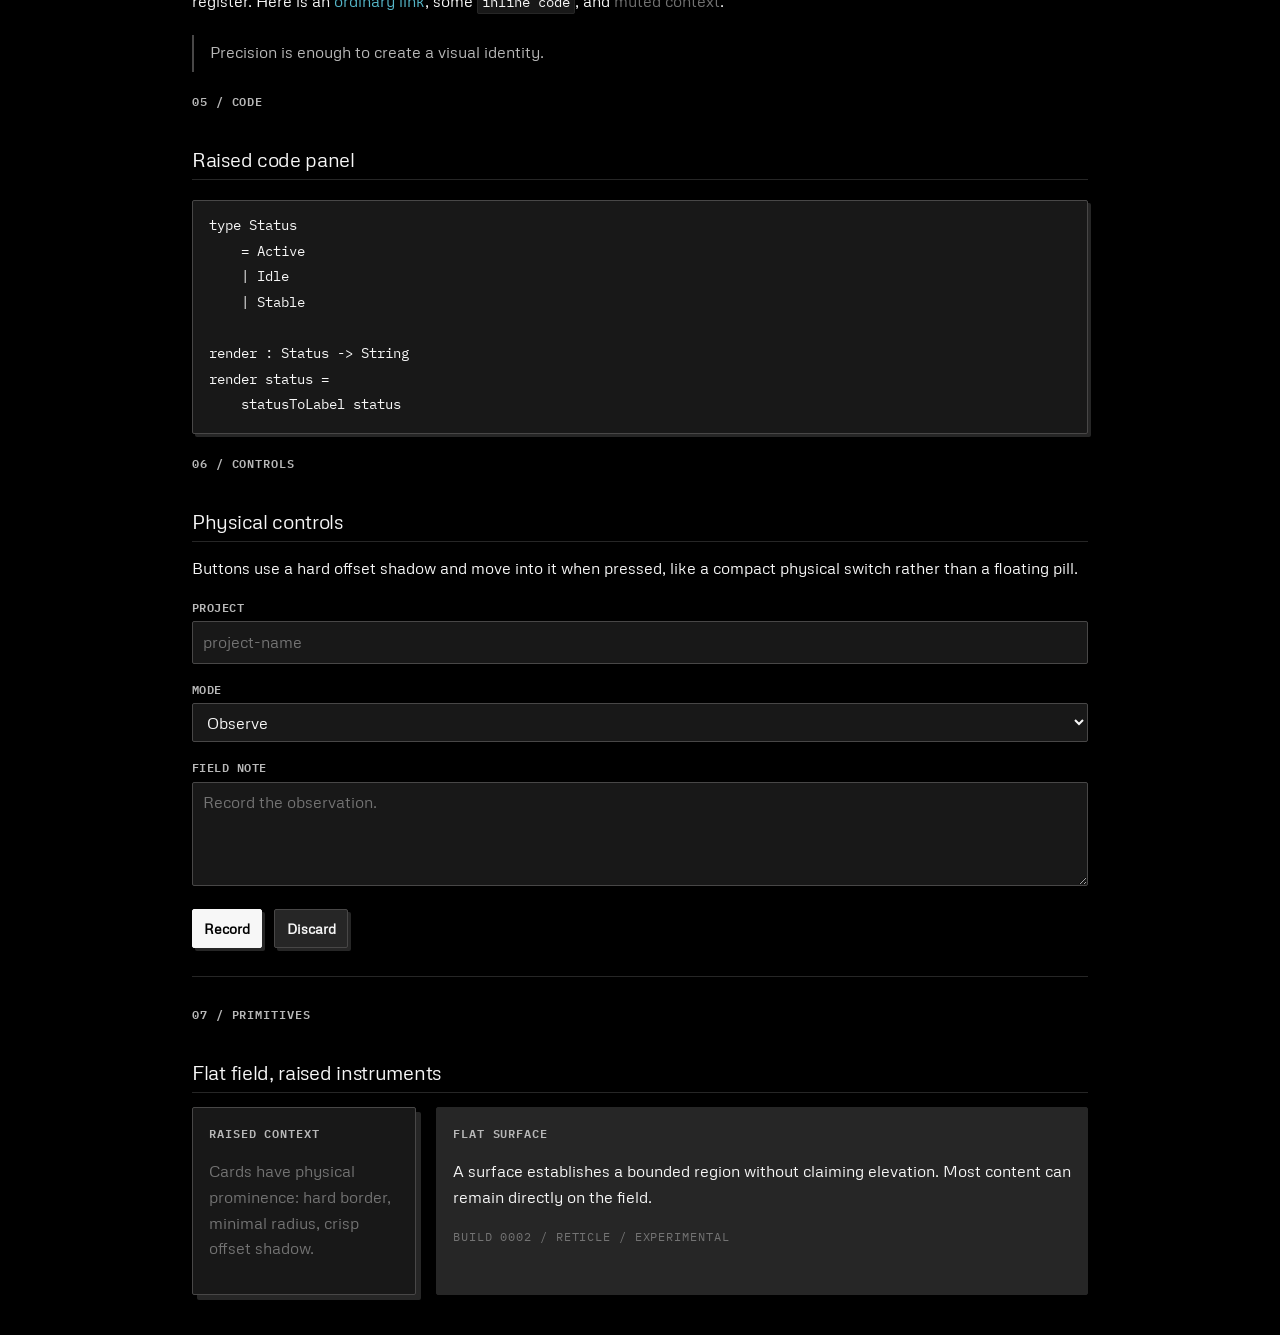
==== commit e3f826e3: "Replace references to Mallow with Vernier" ====
--- a/index.html
+++ b/index.html
@@ -4,19 +4,19 @@
     <meta charset="utf-8">
     <meta name="viewport" content="width=device-width, initial-scale=1">
     <meta name="color-scheme" content="dark">
-    <title>Mallow — dark CSS for precise interfaces</title>
+    <title>Vernier — dark CSS for precise interfaces</title>
     <link rel="preconnect" href="https://fonts.googleapis.com">
     <link rel="preconnect" href="https://fonts.gstatic.com" crossorigin>
     <link
       href="https://fonts.googleapis.com/css2?family=IBM+Plex+Mono:wght@400;500;600&family=Metrophobic&display=swap"
       rel="stylesheet"
     >
-    <link rel="stylesheet" href="mallow.css">
+    <link rel="stylesheet" href="vernier.css">
   </head>
   <body>
     <main class="container">
       <header>
-        <p class="meta">Mallow / Specimen 02</p>
+        <p class="meta">Vernier / Specimen 02</p>
         <h1>Dark interfaces with physical edges.</h1>
         <p>
           A black technical field, crisp type, hairline structure, compact controls,
--- a/vernier.css
+++ b/vernier.css
@@ -0,0 +1,512 @@
+:root {
+  color-scheme: dark;
+
+  /* field */
+  --color-bg: #000000;
+  --color-bg-subtle: #181818;
+  --color-surface: #262626;
+  --color-surface-hover: #303030;
+
+  /* writing */
+  --color-text: #f7f7f7;
+  --color-text-secondary: #b8b8b8;
+  --color-text-muted: #737373;
+
+  /* drafting lines */
+  --color-border: #262626;
+  --color-border-strong: #484747;
+
+  /* semantic color — high-contrast terminal/instrument palette */
+  --color-link: #55b6c8;
+  --color-link-hover: #82d3df;
+  --color-success: #1bde64;
+  --color-stable: #f08f3e;
+  --color-warning: #ffd24a;
+  --color-danger: #ff5f56;
+  --color-category: #ff5ab0;
+  --color-experimental: #a576fa;
+
+  /* physical depth */
+  --shadow-sm: 3px 3px 0 #262626;
+  --shadow-md: 5px 5px 0 #262626;
+
+  /* typography */
+  --font-sans:
+    "Metrophobic",
+    "Helvetica Neue",
+    Arial,
+    sans-serif;
+
+  --font-mono:
+    "IBM Plex Mono",
+    "SFMono-Regular",
+    Consolas,
+    monospace;
+
+  /* shape */
+  --radius-sm: 2px;
+  --radius-md: 4px;
+
+  /* layout */
+  --content-width: 56rem;
+
+  /* spacing */
+  --space-1: 0.25rem;
+  --space-2: 0.5rem;
+  --space-3: 0.75rem;
+  --space-4: 1rem;
+  --space-5: 1.25rem;
+  --space-6: 1.75rem;
+  --space-7: 2.5rem;
+}
+
+*,
+*::before,
+*::after {
+  box-sizing: border-box;
+}
+
+html {
+  background: var(--color-bg);
+  color: var(--color-text);
+  font-family: var(--font-sans);
+  font-size: 16px;
+  line-height: 1.6;
+}
+
+body {
+  min-height: 100vh;
+  margin: 0;
+  background: var(--color-bg);
+  color: var(--color-text);
+  -webkit-font-smoothing: antialiased;
+  text-rendering: optimizeLegibility;
+}
+
+h1,
+h2,
+h3,
+h4,
+h5,
+h6 {
+  color: var(--color-text);
+  font-weight: 500;
+  letter-spacing: -0.015em;
+  line-height: 1.2;
+}
+
+h1 {
+  margin-block: 0 0.75rem;
+  font-size: 2rem;
+}
+
+h2 {
+  margin-block: 2.25rem 0.9rem;
+  padding-bottom: 0.5rem;
+  border-bottom: 1px solid var(--color-border);
+  font-size: 1.25rem;
+}
+
+h3 {
+  margin-block: 1.75rem 0.65rem;
+  font-size: 1rem;
+}
+
+p {
+  margin-block: 0 1rem;
+}
+
+small,
+.muted,
+.meta {
+  color: var(--color-text-muted);
+}
+
+.label,
+.meta {
+  font-family: var(--font-mono);
+  font-size: 0.75rem;
+  font-variant-numeric: tabular-nums;
+  letter-spacing: 0.075em;
+  text-transform: uppercase;
+}
+
+.label {
+  color: var(--color-text-secondary);
+  font-weight: 600;
+}
+
+a {
+  color: var(--color-link);
+  text-decoration: none;
+}
+
+a:hover {
+  color: var(--color-link-hover);
+  text-decoration: underline;
+  text-underline-offset: 0.2em;
+}
+
+ul,
+ol {
+  padding-left: 1.5rem;
+}
+
+li::marker {
+  color: var(--color-text-muted);
+}
+
+hr {
+  height: 1px;
+  margin: var(--space-6) 0;
+  border: 0;
+  background: var(--color-border);
+}
+
+img,
+svg {
+  max-width: 100%;
+}
+
+img {
+  border-radius: var(--radius-md);
+}
+
+code {
+  padding: 0.12em 0.3em;
+  border: 1px solid var(--color-border);
+  border-radius: var(--radius-sm);
+  background: var(--color-bg-subtle);
+  font-family: var(--font-mono);
+  font-size: 0.875em;
+}
+
+pre {
+  overflow-x: auto;
+  margin-block: 1.25rem;
+  padding: 0.85rem 1rem;
+  border: 1px solid var(--color-border-strong);
+  border-radius: var(--radius-sm);
+  background: var(--color-bg-subtle);
+  box-shadow: var(--shadow-sm);
+}
+
+pre code {
+  padding: 0;
+  border: 0;
+  background: transparent;
+  font-size: 0.875rem;
+  line-height: 1.55;
+}
+
+blockquote {
+  margin: 1.25rem 0;
+  padding: 0.35rem 0 0.35rem 1rem;
+  border-left: 2px solid var(--color-border-strong);
+  color: var(--color-text-secondary);
+}
+
+blockquote > :last-child {
+  margin-bottom: 0;
+}
+
+table {
+  width: 100%;
+  border-collapse: collapse;
+  border-top: 1px solid var(--color-border-strong);
+  border-bottom: 1px solid var(--color-border-strong);
+  font-variant-numeric: tabular-nums;
+}
+
+th,
+td {
+  padding: 0.5rem 0.6rem;
+  border-bottom: 1px solid var(--color-border);
+  text-align: left;
+}
+
+th {
+  color: var(--color-text-secondary);
+  font-family: var(--font-mono);
+  font-size: 0.75rem;
+  font-weight: 600;
+  letter-spacing: 0.05em;
+  text-transform: uppercase;
+}
+
+tr:last-child > * {
+  border-bottom: 0;
+}
+
+button,
+input,
+select,
+textarea {
+  font: inherit;
+}
+
+button {
+  padding: 0.42rem 0.7rem;
+  border: 1px solid var(--color-text);
+  border-radius: var(--radius-sm);
+  background: var(--color-text);
+  box-shadow: var(--shadow-sm);
+  color: var(--color-bg);
+  font-size: 0.9rem;
+  font-weight: 600;
+  cursor: pointer;
+  transition:
+    transform 70ms ease,
+    box-shadow 70ms ease,
+    background 70ms ease,
+    border-color 70ms ease;
+}
+
+button:hover {
+  border-color: #fff;
+  background: #fff;
+  box-shadow: 2px 2px 0 var(--color-border);
+  transform: translate(1px, 1px);
+}
+
+button:active {
+  box-shadow: none;
+  transform: translate(3px, 3px);
+}
+
+button.secondary {
+  border-color: var(--color-border-strong);
+  background: var(--color-surface);
+  color: var(--color-text);
+}
+
+button.secondary:hover {
+  border-color: var(--color-text-secondary);
+  background: var(--color-surface-hover);
+}
+
+label {
+  display: block;
+  margin-bottom: var(--space-1);
+  color: var(--color-text-secondary);
+  font-family: var(--font-mono);
+  font-size: 0.75rem;
+  font-weight: 600;
+  letter-spacing: 0.04em;
+  text-transform: uppercase;
+}
+
+input,
+select,
+textarea {
+  width: 100%;
+  padding: 0.48rem 0.6rem;
+  border: 1px solid var(--color-border-strong);
+  border-radius: var(--radius-sm);
+  outline: none;
+  background: var(--color-bg-subtle);
+  color: var(--color-text);
+  accent-color: var(--color-link);
+}
+
+textarea {
+  min-height: 6.5rem;
+  resize: vertical;
+}
+
+input::placeholder,
+textarea::placeholder {
+  color: var(--color-text-muted);
+}
+
+input:focus,
+select:focus,
+textarea:focus {
+  border-color: var(--color-link);
+  box-shadow: 0 0 0 1px var(--color-link);
+}
+
+button:focus-visible,
+a:focus-visible {
+  outline: 2px solid var(--color-link);
+  outline-offset: 3px;
+}
+
+::selection {
+  background: rgb(85 182 200 / 32%);
+  color: white;
+}
+
+[data-state="active"],
+[data-state="healthy"],
+[data-state="ok"] {
+  color: var(--color-success);
+}
+
+[data-state="stable"] {
+  color: var(--color-stable);
+}
+
+[data-state="warning"],
+[data-state="degraded"] {
+  color: var(--color-warning);
+}
+
+[data-state="danger"],
+[data-state="error"] {
+  color: var(--color-danger);
+}
+
+[data-state="experimental"] {
+  color: var(--color-experimental);
+}
+
+[data-state="idle"] {
+  color: var(--color-text-muted);
+}
+
+[data-category],
+.category {
+  color: var(--color-category);
+}
+
+.numeric {
+  font-family: var(--font-mono);
+  font-variant-numeric: tabular-nums;
+}
+
+.container {
+  width: min(calc(100% - 2rem), var(--content-width));
+  margin-inline: auto;
+}
+
+main.container {
+  padding-block: var(--space-7);
+}
+
+.stack {
+  display: flex;
+  flex-direction: column;
+  gap: var(--space-4);
+}
+
+.cluster {
+  display: flex;
+  flex-wrap: wrap;
+  align-items: center;
+  gap: var(--space-3);
+}
+
+.sidebar-layout {
+  display: grid;
+  grid-template-columns: minmax(10rem, 14rem) minmax(0, 1fr);
+  gap: var(--space-5);
+}
+
+.surface {
+  border: 1px solid var(--color-border);
+  border-radius: var(--radius-sm);
+  background: var(--color-surface);
+}
+
+.card {
+  padding: var(--space-4);
+  border: 1px solid var(--color-border-strong);
+  border-radius: var(--radius-sm);
+  background: var(--color-bg-subtle);
+  box-shadow: var(--shadow-md);
+}
+
+/* Technical report/readout primitive. */
+dl.readout {
+  display: grid;
+  grid-template-columns: minmax(9rem, 1fr) auto;
+  margin: 0;
+  border-top: 1px solid var(--color-border-strong);
+  border-bottom: 1px solid var(--color-border-strong);
+  font-family: var(--font-mono);
+  font-size: 0.875rem;
+  font-variant-numeric: tabular-nums;
+}
+
+dl.readout dt,
+dl.readout dd {
+  margin: 0;
+  padding: 0.38rem 0;
+  border-bottom: 1px solid var(--color-border);
+}
+
+dl.readout dt {
+  color: var(--color-text-muted);
+  letter-spacing: 0.03em;
+  text-transform: uppercase;
+}
+
+dl.readout dd {
+  text-align: right;
+}
+
+dl.readout dt:last-of-type,
+dl.readout dd:last-of-type {
+  border-bottom: 0;
+}
+
+progress {
+  width: 100%;
+  height: 0.55rem;
+  border: 1px solid var(--color-border-strong);
+  border-radius: 0;
+  background: var(--color-bg-subtle);
+  accent-color: var(--color-success);
+}
+
+progress::-webkit-progress-bar {
+  background: var(--color-bg-subtle);
+}
+
+progress::-webkit-progress-value {
+  background: var(--color-success);
+}
+
+progress::-moz-progress-bar {
+  background: var(--color-success);
+}
+
+progress[data-state="warning"] {
+  accent-color: var(--color-warning);
+}
+
+progress[data-state="warning"]::-webkit-progress-value,
+progress[data-state="warning"]::-moz-progress-bar {
+  background: var(--color-warning);
+}
+
+progress[data-state="danger"] {
+  accent-color: var(--color-danger);
+}
+
+progress[data-state="danger"]::-webkit-progress-value,
+progress[data-state="danger"]::-moz-progress-bar {
+  background: var(--color-danger);
+}
+
+@media (max-width: 40rem) {
+  .sidebar-layout {
+    grid-template-columns: 1fr;
+  }
+
+  dl.readout {
+    grid-template-columns: 1fr;
+  }
+
+  dl.readout dd {
+    padding-top: 0;
+    text-align: left;
+  }
+}
+
+@media (prefers-reduced-motion: reduce) {
+  button {
+    transition: none;
+  }
+}
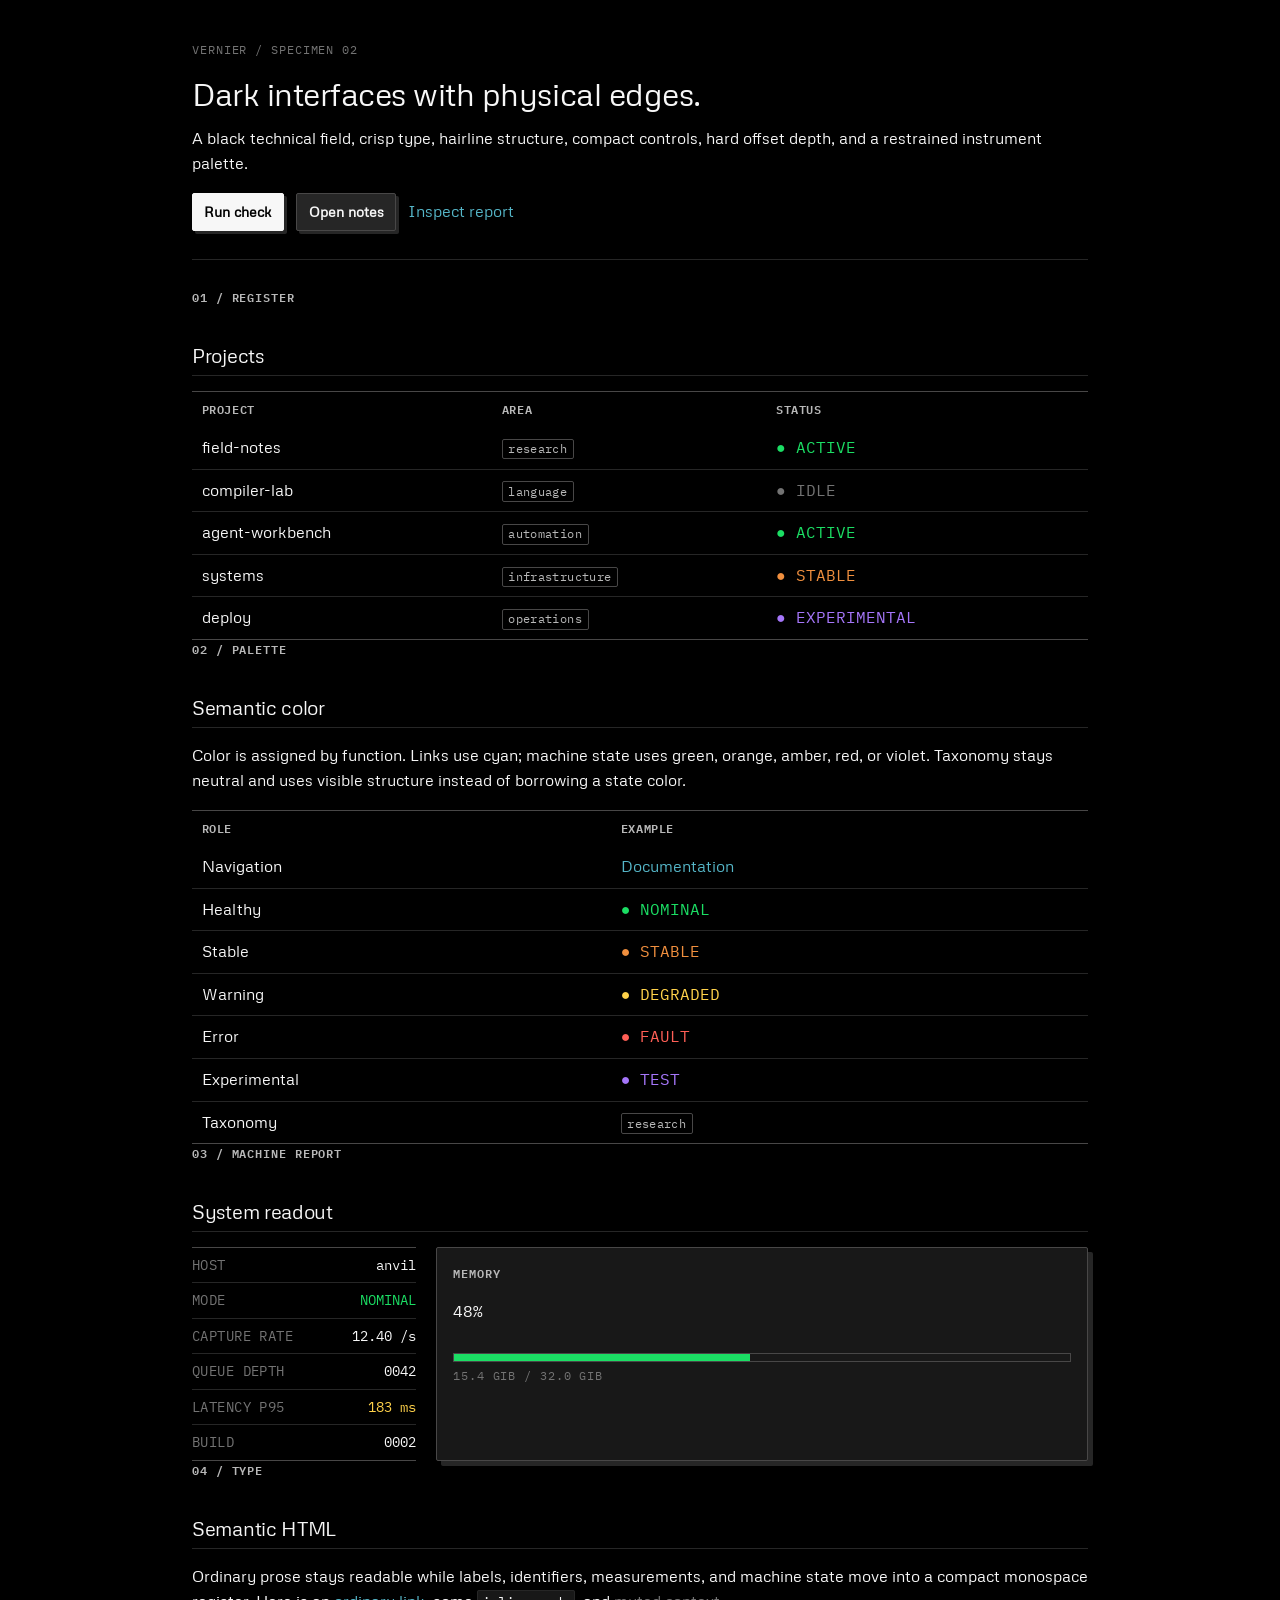
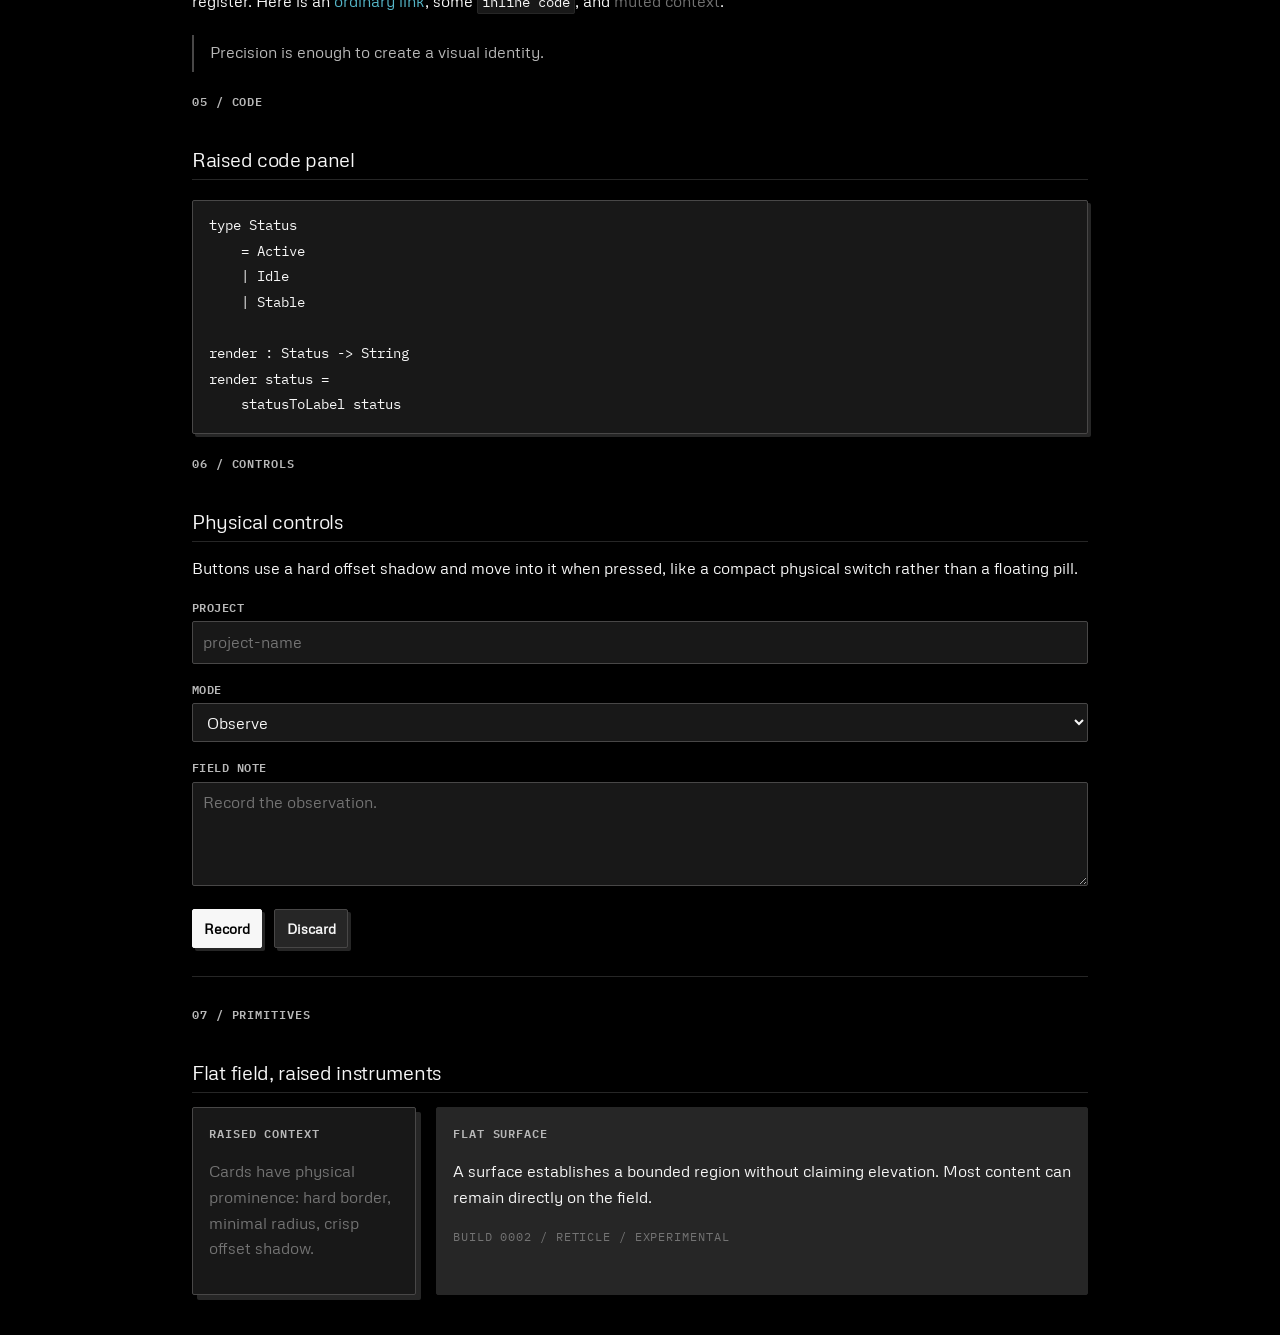
==== commit 6801d9f8: "show neutral taxonomy tags" ====
--- a/index.html
+++ b/index.html
@@ -45,27 +45,27 @@
           <tbody>
             <tr>
               <td>field-notes</td>
-              <td data-category>research</td>
+              <td><span class="tag">research</span></td>
               <td class="numeric" data-state="active">● ACTIVE</td>
             </tr>
             <tr>
               <td>compiler-lab</td>
-              <td data-category>language</td>
+              <td><span class="tag">language</span></td>
               <td class="numeric" data-state="idle">● IDLE</td>
             </tr>
             <tr>
               <td>agent-workbench</td>
-              <td data-category>automation</td>
+              <td><span class="tag">automation</span></td>
               <td class="numeric" data-state="active">● ACTIVE</td>
             </tr>
             <tr>
               <td>systems</td>
-              <td data-category>infrastructure</td>
+              <td><span class="tag">infrastructure</span></td>
               <td class="numeric" data-state="stable">● STABLE</td>
             </tr>
             <tr>
               <td>deploy</td>
-              <td data-category>operations</td>
+              <td><span class="tag">operations</span></td>
               <td class="numeric" data-state="experimental">● EXPERIMENTAL</td>
             </tr>
           </tbody>
@@ -74,9 +74,9 @@
         <p class="label">02 / Palette</p>
         <h2>Semantic color</h2>
         <p>
-          Color is assigned by function. Links use a muted cyan; machine state uses
-          green, orange, amber, red, magenta, or violet rather than generic accent
-          colors.
+          Color is assigned by function. Links use cyan; machine state uses green,
+          orange, amber, red, or violet. Taxonomy stays neutral and uses visible
+          structure instead of borrowing a state color.
         </p>
         <table>
           <thead>
@@ -107,12 +107,12 @@
               <td class="numeric" data-state="danger">● FAULT</td>
             </tr>
             <tr>
-              <td>Category</td>
-              <td data-category>research</td>
-            </tr>
-            <tr>
               <td>Experimental</td>
               <td class="numeric" data-state="experimental">● TEST</td>
+            </tr>
+            <tr>
+              <td>Taxonomy</td>
+              <td><span class="tag">research</span></td>
             </tr>
           </tbody>
         </table>
--- a/vernier.css
+++ b/vernier.css
@@ -23,7 +23,6 @@
   --color-stable: #f08f3e;
   --color-warning: #ffd24a;
   --color-danger: #ff5f56;
-  --color-category: #ff5ab0;
   --color-experimental: #a576fa;
 
   /* physical depth */
@@ -365,9 +364,17 @@
   color: var(--color-text-muted);
 }
 
-[data-category],
-.category {
-  color: var(--color-category);
+.tag {
+  display: inline-block;
+  padding: 0.08rem 0.35rem;
+  border: 1px solid var(--color-border-strong);
+  border-radius: var(--radius-sm);
+  color: var(--color-text-secondary);
+  font-family: var(--font-mono);
+  font-size: 0.75rem;
+  line-height: 1.35;
+  letter-spacing: 0.03em;
+  white-space: nowrap;
 }
 
 .numeric {
